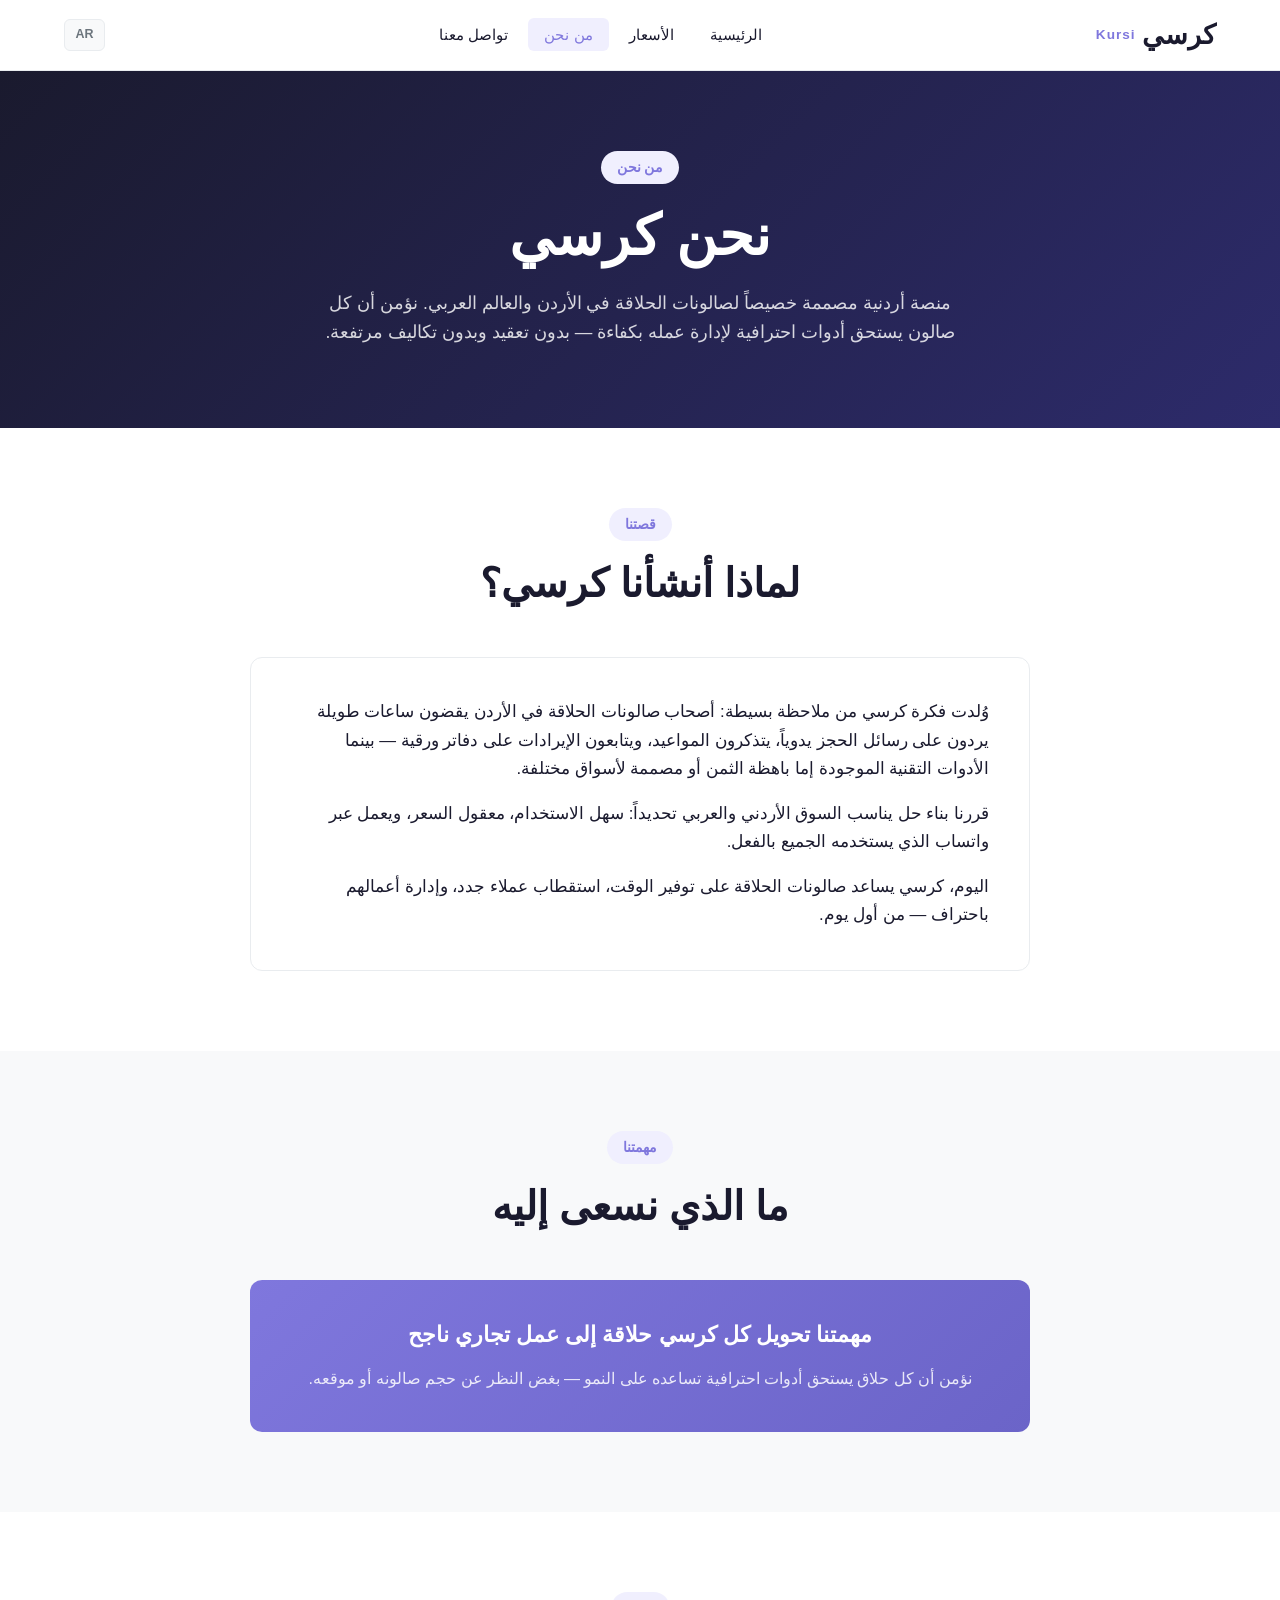
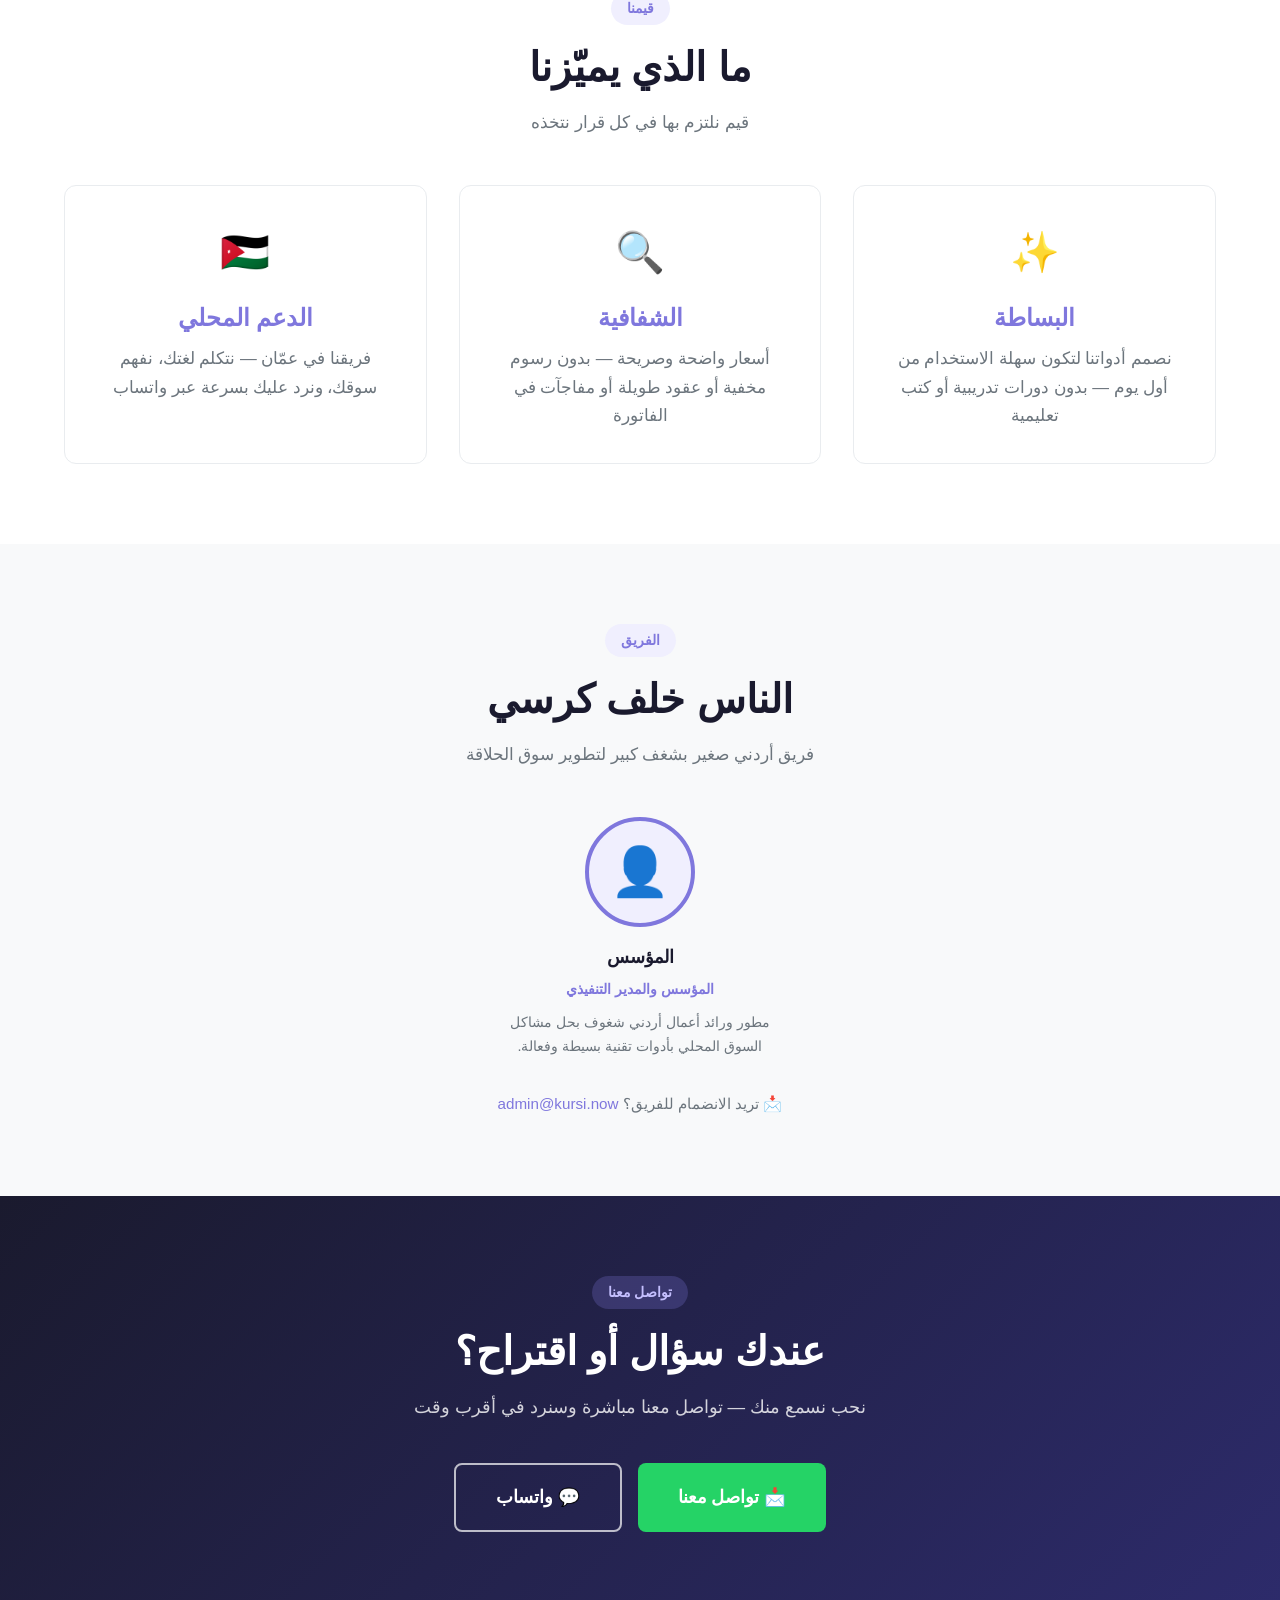
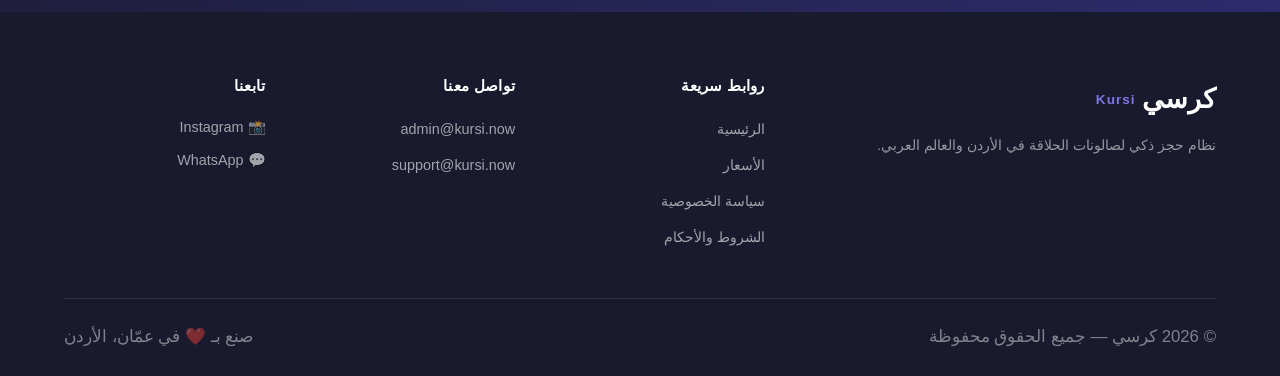
==== about.html @ 57ab5877 "Initial commit: complete Kursi marketing website 6-page Arabic RTL site with shared design system, b" ====
<!DOCTYPE html>
<html dir="rtl" lang="ar">
<head>
  <meta charset="UTF-8">
  <meta name="viewport" content="width=device-width, initial-scale=1.0">
  <title>من نحن | كرسي</title>
  <meta name="description" content="كرسي منصة أردنية مصممة خصيصاً لصالونات الحلاقة في الأردن والعالم العربي. تعرف على قصتنا ومهمتنا.">
  <link rel="stylesheet" href="css/style.css">
</head>
<body>

  <!-- ===== HEADER ===== -->
  <header class="header" id="header">
    <div class="container">
      <div class="header-inner">
        <a href="index.html" class="logo">
          <span class="logo-ar">كرسي</span>
          <span class="logo-en">Kursi</span>
        </a>
        <nav class="nav" id="nav" aria-label="القائمة الرئيسية">
          <ul class="nav-list">
            <li><a href="index.html"   class="nav-link">الرئيسية</a></li>
            <li><a href="pricing.html" class="nav-link">الأسعار</a></li>
            <li><a href="about.html"   class="nav-link">من نحن</a></li>
            <li><a href="contact.html" class="nav-link">تواصل معنا</a></li>
          </ul>
        </nav>
        <div class="header-actions">
          <span class="lang-badge">AR</span>
          <button class="hamburger" id="hamburger" aria-label="فتح القائمة" aria-expanded="false">
            <span></span><span></span><span></span>
          </button>
        </div>
      </div>
    </div>
  </header>

  <main>

    <!-- ===== ABOUT HERO ===== -->
    <section class="about-hero">
      <div class="container">
        <span class="badge">من نحن</span>
        <h1>نحن كرسي</h1>
        <p>منصة أردنية مصممة خصيصاً لصالونات الحلاقة في الأردن والعالم العربي. نؤمن أن كل صالون يستحق أدوات احترافية لإدارة عمله بكفاءة — بدون تعقيد وبدون تكاليف مرتفعة.</p>
      </div>
    </section>

    <!-- ===== STORY ===== -->
    <section class="section">
      <div class="container">
        <div class="section-header">
          <span class="badge">قصتنا</span>
          <h2>لماذا أنشأنا كرسي؟</h2>
        </div>
        <div class="story-block">
          <p>
            وُلدت فكرة كرسي من ملاحظة بسيطة: أصحاب صالونات الحلاقة في الأردن يقضون ساعات طويلة يردون على رسائل الحجز يدوياً، يتذكرون المواعيد، ويتابعون الإيرادات على دفاتر ورقية — بينما الأدوات التقنية الموجودة إما باهظة الثمن أو مصممة لأسواق مختلفة.
          </p>
          <p>
            قررنا بناء حل يناسب السوق الأردني والعربي تحديداً: سهل الاستخدام، معقول السعر، ويعمل عبر واتساب الذي يستخدمه الجميع بالفعل.
          </p>
          <p>
            اليوم، كرسي يساعد صالونات الحلاقة على توفير الوقت، استقطاب عملاء جدد، وإدارة أعمالهم باحتراف — من أول يوم.
          </p>
        </div>
      </div>
    </section>

    <!-- ===== MISSION ===== -->
    <section class="section section-alt">
      <div class="container">
        <div class="section-header">
          <span class="badge">مهمتنا</span>
          <h2>ما الذي نسعى إليه</h2>
        </div>
        <div class="mission-banner">
          <h3>مهمتنا تحويل كل كرسي حلاقة إلى عمل تجاري ناجح</h3>
          <p style="color: rgba(255,255,255,0.85); margin: 1rem 0 0; font-size: 1rem;">
            نؤمن أن كل حلاق يستحق أدوات احترافية تساعده على النمو — بغض النظر عن حجم صالونه أو موقعه.
          </p>
        </div>
      </div>
    </section>

    <!-- ===== VALUES ===== -->
    <section class="section">
      <div class="container">
        <div class="section-header">
          <span class="badge">قيمنا</span>
          <h2>ما الذي يميّزنا</h2>
          <p>قيم نلتزم بها في كل قرار نتخذه</p>
        </div>
        <div class="grid-3">
          <div class="value-card">
            <div class="value-icon">✨</div>
            <h3>البساطة</h3>
            <p>نصمم أدواتنا لتكون سهلة الاستخدام من أول يوم — بدون دورات تدريبية أو كتب تعليمية</p>
          </div>
          <div class="value-card">
            <div class="value-icon">🔍</div>
            <h3>الشفافية</h3>
            <p>أسعار واضحة وصريحة — بدون رسوم مخفية أو عقود طويلة أو مفاجآت في الفاتورة</p>
          </div>
          <div class="value-card">
            <div class="value-icon">🇯🇴</div>
            <h3>الدعم المحلي</h3>
            <p>فريقنا في عمّان — نتكلم لغتك، نفهم سوقك، ونرد عليك بسرعة عبر واتساب</p>
          </div>
        </div>
      </div>
    </section>

    <!-- ===== TEAM ===== -->
    <section class="section section-alt">
      <div class="container">
        <div class="section-header">
          <span class="badge">الفريق</span>
          <h2>الناس خلف كرسي</h2>
          <p>فريق أردني صغير بشغف كبير لتطوير سوق الحلاقة</p>
        </div>
        <div class="text-center">
          <div class="team-card">
            <div class="team-avatar">👤</div>
            <div class="team-name">المؤسس</div>
            <div class="team-role">المؤسس والمدير التنفيذي</div>
            <p class="team-bio">مطور ورائد أعمال أردني شغوف بحل مشاكل السوق المحلي بأدوات تقنية بسيطة وفعالة.</p>
          </div>
          <p style="margin-top: 2rem; color: var(--text-muted); font-size: 0.95rem;">
            📩 تريد الانضمام للفريق؟
            <a href="mailto:admin@kursi.now" style="color: var(--accent);">admin@kursi.now</a>
          </p>
        </div>
      </div>
    </section>

    <!-- ===== CTA ===== -->
    <section class="cta-section">
      <div class="container">
        <span class="badge">تواصل معنا</span>
        <h2>عندك سؤال أو اقتراح؟</h2>
        <p>نحب نسمع منك — تواصل معنا مباشرة وسنرد في أقرب وقت</p>
        <div class="cta-btns">
          <a href="contact.html" class="btn btn-cta btn-lg">
            📩 تواصل معنا
          </a>
          <a href="https://wa.me/962795070844" class="btn btn-ghost btn-lg" target="_blank" rel="noopener">
            💬 واتساب
          </a>
        </div>
      </div>
    </section>

  </main>

  <!-- ===== FOOTER ===== -->
  <footer class="footer">
    <div class="container">
      <div class="footer-grid">
        <div class="footer-brand">
          <a href="index.html" class="logo footer-logo">
            <span class="logo-ar">كرسي</span>
            <span class="logo-en">Kursi</span>
          </a>
          <p>نظام حجز ذكي لصالونات الحلاقة في الأردن والعالم العربي.</p>
        </div>
        <div>
          <h4>روابط سريعة</h4>
          <ul>
            <li><a href="index.html">الرئيسية</a></li>
            <li><a href="pricing.html">الأسعار</a></li>
            <li><a href="privacy.html">سياسة الخصوصية</a></li>
            <li><a href="terms.html">الشروط والأحكام</a></li>
          </ul>
        </div>
        <div>
          <h4>تواصل معنا</h4>
          <ul>
            <li><a href="mailto:admin@kursi.now">admin@kursi.now</a></li>
            <li><a href="mailto:support@kursi.now">support@kursi.now</a></li>
          </ul>
        </div>
        <div>
          <h4>تابعنا</h4>
          <div class="social-links">
            <a href="#" class="social-link">📸 Instagram</a>
            <a href="https://wa.me/962795070844" class="social-link social-wa" target="_blank" rel="noopener">💬 WhatsApp</a>
          </div>
        </div>
      </div>
      <div class="footer-bottom">
        <p>© 2026 كرسي — جميع الحقوق محفوظة</p>
        <p>صنع بـ ❤️ في عمّان، الأردن</p>
      </div>
    </div>
  </footer>

  <script src="js/main.js"></script>
</body>
</html>
---- css/style.css ----
/* ============================================
   KURSI — SHARED STYLESHEET
   ============================================ */

/* === CSS VARIABLES === */
:root {
  --primary:      #1a1a2e;
  --accent:       #7f77dd;
  --accent-dark:  #6b64c8;
  --accent-light: #f0effe;
  --cta:          #25D366;
  --cta-dark:     #1ea855;
  --bg:           #ffffff;
  --text:         #1a1a2e;
  --text-muted:   #6c757d;
  --gray-light:   #f8f9fa;
  --border:       #e9ecef;
  --radius-card:  12px;
  --radius-btn:   8px;
  --max-width:    1200px;
  --font:         -apple-system, BlinkMacSystemFont, 'Segoe UI', Tahoma, Arial, sans-serif;
  --shadow-sm:    0 2px 8px rgba(0,0,0,0.06);
  --shadow:       0 4px 20px rgba(0,0,0,0.08);
  --shadow-lg:    0 8px 40px rgba(0,0,0,0.14);
  --transition:   all 0.3s ease;
}

/* === RESET === */
*, *::before, *::after { box-sizing: border-box; margin: 0; padding: 0; }
html { scroll-behavior: smooth; }
body {
  font-family: var(--font);
  color: var(--text);
  background: var(--bg);
  line-height: 1.7;
  direction: rtl;
}
img  { max-width: 100%; height: auto; display: block; }
a    { color: inherit; text-decoration: none; }
ul   { list-style: none; }
button { cursor: pointer; border: none; background: none; font-family: inherit; }

/* === TYPOGRAPHY === */
h1, h2, h3, h4, h5 { line-height: 1.3; font-weight: 700; }
h1 { font-size: clamp(2rem, 5vw, 3.5rem); }
h2 { font-size: clamp(1.6rem, 4vw, 2.5rem); }
h3 { font-size: clamp(1.2rem, 3vw, 1.5rem); }
p  { font-size: 1.05rem; }

/* === LAYOUT === */
.container {
  max-width: var(--max-width);
  margin: 0 auto;
  padding: 0 1.5rem;
}
.section     { padding: 5rem 0; }
.section-alt { background: var(--gray-light); }

.section-header { text-align: center; margin-bottom: 3rem; }
.section-header h2 { margin-bottom: 1rem; }
.section-header p  { color: var(--text-muted); max-width: 600px; margin: 0 auto; }

.grid-3 { display: grid; grid-template-columns: repeat(3,1fr); gap: 2rem; }
.grid-2 { display: grid; grid-template-columns: repeat(2,1fr); gap: 2rem; }

/* === BUTTONS === */
.btn {
  display: inline-flex;
  align-items: center;
  justify-content: center;
  gap: 0.5rem;
  padding: 0.85rem 2rem;
  border-radius: var(--radius-btn);
  font-size: 1rem;
  font-weight: 600;
  font-family: var(--font);
  transition: var(--transition);
  white-space: nowrap;
}
.btn-primary { background: var(--accent); color: #fff; }
.btn-primary:hover { background: var(--accent-dark); transform: translateY(-2px); box-shadow: var(--shadow); }
.btn-cta     { background: var(--cta); color: #fff; }
.btn-cta:hover { background: var(--cta-dark); transform: translateY(-2px); box-shadow: var(--shadow); }
.btn-outline { border: 2px solid var(--accent); color: var(--accent); }
.btn-outline:hover { background: var(--accent); color: #fff; }
.btn-ghost   { border: 2px solid rgba(255,255,255,0.7); color: #fff; }
.btn-ghost:hover { background: #fff; color: var(--primary); }
.btn-lg      { padding: 1.1rem 2.5rem; font-size: 1.1rem; }

/* === BADGE === */
.badge {
  display: inline-block;
  background: var(--accent-light);
  color: var(--accent);
  padding: 0.3rem 1rem;
  border-radius: 50px;
  font-size: 0.85rem;
  font-weight: 600;
  margin-bottom: 1rem;
}

/* ============================================
   HEADER / NAVIGATION
   ============================================ */
.header {
  position: sticky;
  top: 0;
  z-index: 1000;
  background: var(--bg);
  border-bottom: 1px solid var(--border);
  transition: var(--transition);
}
.header.scrolled { box-shadow: var(--shadow); }

.header-inner {
  display: flex;
  align-items: center;
  justify-content: space-between;
  height: 70px;
  gap: 2rem;
  position: relative;
}

/* Logo */
.logo {
  display: inline-flex;
  align-items: center;
  gap: 0.4rem;
  flex-shrink: 0;
}
.logo-ar { font-size: 1.7rem; font-weight: 800; color: var(--primary); }
.logo-en { font-size: 0.85rem; color: var(--accent); font-weight: 700; letter-spacing: 1px; direction: ltr; }

/* Nav */
.nav { display: flex; }
.nav-list {
  display: flex;
  align-items: center;
  gap: 0.25rem;
}
.nav-link {
  padding: 0.5rem 1rem;
  border-radius: 6px;
  color: var(--text);
  font-weight: 500;
  transition: var(--transition);
  font-size: 0.95rem;
}
.nav-link:hover,
.nav-link.active { background: var(--accent-light); color: var(--accent); }

/* Header Actions */
.header-actions { display: flex; align-items: center; gap: 0.75rem; flex-shrink: 0; }
.lang-badge {
  background: var(--gray-light);
  border: 1px solid var(--border);
  border-radius: 6px;
  padding: 0.25rem 0.65rem;
  font-size: 0.78rem;
  font-weight: 700;
  color: var(--text-muted);
  direction: ltr;
}

/* Hamburger */
.hamburger {
  display: none;
  flex-direction: column;
  justify-content: center;
  gap: 5px;
  width: 40px;
  height: 40px;
  padding: 8px;
  border-radius: 6px;
  transition: var(--transition);
}
.hamburger:hover { background: var(--gray-light); }
.hamburger span {
  display: block;
  width: 100%;
  height: 2px;
  background: var(--text);
  border-radius: 2px;
  transition: var(--transition);
}
.hamburger.open span:nth-child(1) { transform: rotate(45deg) translate(5px, 5px); }
.hamburger.open span:nth-child(2) { opacity: 0; transform: scaleX(0); }
.hamburger.open span:nth-child(3) { transform: rotate(-45deg) translate(5px, -5px); }

/* ============================================
   HERO SECTION
   ============================================ */
.hero {
  padding: 6rem 0 5rem;
  background: linear-gradient(135deg, var(--primary) 0%, #2d2b6b 100%);
  color: #fff;
  text-align: center;
  position: relative;
  overflow: hidden;
}
.hero::before {
  content: '';
  position: absolute;
  inset: 0;
  background: radial-gradient(ellipse 80% 60% at 50% 0%, rgba(127,119,221,0.18) 0%, transparent 70%);
  pointer-events: none;
}
.hero-content { position: relative; max-width: 800px; margin: 0 auto; }
.hero h1 { color: #fff; margin-bottom: 1.25rem; }
.hero h1 span { color: var(--accent); }
.hero-sub {
  font-size: clamp(1rem, 2.5vw, 1.2rem);
  color: rgba(255,255,255,0.82);
  margin-bottom: 2.5rem;
  max-width: 620px;
  margin-left: auto;
  margin-right: auto;
}
.hero-ctas {
  display: flex;
  gap: 1rem;
  justify-content: center;
  flex-wrap: wrap;
}
.hero-stats {
  display: flex;
  justify-content: center;
  gap: 3rem;
  margin-top: 4rem;
  padding-top: 3rem;
  border-top: 1px solid rgba(255,255,255,0.12);
  flex-wrap: wrap;
}
.hero-stat { text-align: center; }
.hero-stat-num   { display: block; font-size: 2.2rem; font-weight: 800; color: var(--accent); }
.hero-stat-label { display: block; font-size: 0.88rem; color: rgba(255,255,255,0.65); margin-top: 0.2rem; }

/* ============================================
   FEATURES / CARDS
   ============================================ */
.feature-card {
  background: var(--bg);
  border: 1px solid var(--border);
  border-radius: var(--radius-card);
  padding: 2rem;
  transition: var(--transition);
  text-align: center;
}
.feature-card:hover {
  border-color: var(--accent);
  box-shadow: var(--shadow-lg);
  transform: translateY(-4px);
}
.feature-icon { font-size: 2.5rem; margin-bottom: 1.2rem; display: block; }
.feature-card h3 { margin-bottom: 0.75rem; }
.feature-card p  { color: var(--text-muted); }

/* ============================================
   HOW IT WORKS
   ============================================ */
.steps { display: flex; flex-direction: column; gap: 1.5rem; max-width: 720px; margin: 0 auto; }
.step {
  display: flex;
  align-items: flex-start;
  gap: 1.5rem;
  background: var(--bg);
  border: 1px solid var(--border);
  border-radius: var(--radius-card);
  padding: 2rem;
  transition: var(--transition);
}
.step:hover { border-color: var(--accent); box-shadow: var(--shadow); }
.step-num {
  width: 52px;
  height: 52px;
  min-width: 52px;
  background: var(--accent);
  color: #fff;
  border-radius: 50%;
  display: flex;
  align-items: center;
  justify-content: center;
  font-size: 1.3rem;
  font-weight: 800;
}
.step-content h3 { margin-bottom: 0.4rem; }
.step-content p  { color: var(--text-muted); margin: 0; }

/* ============================================
   PRICING
   ============================================ */
.pricing-grid {
  display: grid;
  grid-template-columns: repeat(3,1fr);
  gap: 2rem;
  align-items: start;
}
.pricing-card {
  background: var(--bg);
  border: 2px solid var(--border);
  border-radius: var(--radius-card);
  padding: 2rem;
  transition: var(--transition);
  position: relative;
}
.pricing-card:hover { box-shadow: var(--shadow-lg); }
.pricing-card.featured { border-color: var(--accent); box-shadow: var(--shadow); }
.pricing-badge {
  position: absolute;
  top: -14px;
  right: 50%;
  transform: translateX(50%);
  background: var(--accent);
  color: #fff;
  padding: 0.3rem 1.2rem;
  border-radius: 50px;
  font-size: 0.8rem;
  font-weight: 700;
  white-space: nowrap;
}
.pricing-card h3 { font-size: 1.3rem; margin-bottom: 0.3rem; }
.pricing-name-ar { font-size: 0.95rem; color: var(--text-muted); margin-bottom: 1.5rem; }
.pricing-price { font-size: 2.5rem; font-weight: 800; color: var(--primary); line-height: 1; }
.pricing-price span { font-size: 1rem; font-weight: 400; color: var(--text-muted); }
.pricing-period { font-size: 0.88rem; color: var(--text-muted); margin: 0.4rem 0 1.75rem; }
.pricing-features { margin-bottom: 2rem; }
.pricing-features li {
  display: flex;
  align-items: flex-start;
  gap: 0.75rem;
  padding: 0.55rem 0;
  border-bottom: 1px solid var(--border);
  font-size: 0.95rem;
  line-height: 1.5;
}
.pricing-features li:last-child { border-bottom: none; }
.check { color: var(--cta); font-weight: 700; flex-shrink: 0; }
.cross { color: #dc3545; font-weight: 700; flex-shrink: 0; }
.pricing-cta { width: 100%; display: block; text-align: center; }

/* Pricing preview (homepage) */
.pricing-preview {
  display: grid;
  grid-template-columns: repeat(3,1fr);
  gap: 1.5rem;
  margin-bottom: 2.5rem;
}
.pricing-preview-card {
  background: var(--bg);
  border: 2px solid var(--border);
  border-radius: var(--radius-card);
  padding: 1.75rem 1.5rem;
  text-align: center;
  transition: var(--transition);
}
.pricing-preview-card:hover { box-shadow: var(--shadow); transform: translateY(-3px); }
.pricing-preview-card.featured { border-color: var(--accent); }
.pricing-preview-card h4 { font-size: 1rem; margin-bottom: 0.5rem; color: var(--text-muted); }
.pricing-preview-price { font-size: 2rem; font-weight: 800; color: var(--accent); margin-bottom: 0.3rem; }
.pricing-preview-price span { font-size: 0.9rem; font-weight: 400; color: var(--text-muted); }
.pricing-preview-card p { font-size: 0.88rem; color: var(--text-muted); margin: 0; }

/* Annual callout */
.annual-callout {
  background: var(--accent-light);
  border: 2px solid rgba(127,119,221,0.3);
  border-radius: var(--radius-card);
  padding: 1.25rem 2rem;
  text-align: center;
  margin-bottom: 2.5rem;
  font-size: 1rem;
}
.annual-callout strong { color: var(--accent); }

/* ============================================
   TESTIMONIALS
   ============================================ */
.testimonial-card {
  background: var(--bg);
  border: 1px solid var(--border);
  border-radius: var(--radius-card);
  padding: 2rem;
  transition: var(--transition);
  position: relative;
}
.testimonial-card:hover { box-shadow: var(--shadow); }
.testimonial-card.coming-soon {
  border-style: dashed;
  opacity: 0.7;
}
.coming-soon-label {
  position: absolute;
  top: 1rem;
  left: 1rem;
  background: var(--accent);
  color: #fff;
  padding: 0.15rem 0.7rem;
  border-radius: 50px;
  font-size: 0.75rem;
  font-weight: 700;
}
.testimonial-stars { color: #ffc107; font-size: 1.1rem; margin-bottom: 1rem; }
.testimonial-text  { color: var(--text-muted); margin-bottom: 1.5rem; font-style: italic; }
.testimonial-author { display: flex; align-items: center; gap: 1rem; }
.testimonial-avatar {
  width: 48px;
  height: 48px;
  border-radius: 50%;
  background: var(--accent-light);
  display: flex;
  align-items: center;
  justify-content: center;
  font-size: 1.4rem;
  flex-shrink: 0;
}
.testimonial-name { font-weight: 700; font-size: 0.95rem; }
.testimonial-role { font-size: 0.82rem; color: var(--text-muted); }

/* ============================================
   CTA SECTION
   ============================================ */
.cta-section {
  background: linear-gradient(135deg, var(--primary) 0%, #2d2b6b 100%);
  color: #fff;
  text-align: center;
  padding: 5rem 0;
}
.cta-section h2 { color: #fff; margin-bottom: 1rem; }
.cta-section p  { color: rgba(255,255,255,0.8); margin-bottom: 2.5rem; font-size: 1.1rem; }
.cta-section .badge { background: rgba(127,119,221,0.25); color: #c4bffe; }
.cta-btns { display: flex; gap: 1rem; justify-content: center; flex-wrap: wrap; }

/* ============================================
   PAGE HERO (non-homepage)
   ============================================ */
.page-hero {
  background: var(--gray-light);
  padding: 4rem 0;
  text-align: center;
  border-bottom: 1px solid var(--border);
}
.page-hero h1 { margin-bottom: 0.75rem; }
.page-hero p  { color: var(--text-muted); font-size: 1.1rem; max-width: 600px; margin: 0 auto; }

/* ============================================
   ABOUT PAGE
   ============================================ */
.about-hero {
  background: linear-gradient(135deg, var(--primary) 0%, #2d2b6b 100%);
  color: #fff;
  padding: 5rem 0;
  text-align: center;
}
.about-hero h1 { color: #fff; margin-bottom: 1rem; }
.about-hero p  { color: rgba(255,255,255,0.82); max-width: 640px; margin: 0 auto; font-size: 1.1rem; }

.value-card {
  background: var(--bg);
  border: 1px solid var(--border);
  border-radius: var(--radius-card);
  padding: 2rem;
  text-align: center;
  transition: var(--transition);
}
.value-card:hover { border-color: var(--accent); box-shadow: var(--shadow); transform: translateY(-3px); }
.value-icon { font-size: 2.5rem; margin-bottom: 1rem; }
.value-card h3 { color: var(--accent); margin-bottom: 0.75rem; }
.value-card p  { color: var(--text-muted); margin: 0; }

.story-block {
  max-width: 780px;
  margin: 0 auto;
  background: var(--bg);
  border: 1px solid var(--border);
  border-radius: var(--radius-card);
  padding: 2.5rem;
}
.story-block p { margin-bottom: 1rem; }
.story-block p:last-child { margin-bottom: 0; }

.mission-banner {
  background: linear-gradient(135deg, var(--accent) 0%, var(--accent-dark) 100%);
  color: #fff;
  border-radius: var(--radius-card);
  padding: 2.5rem;
  text-align: center;
  max-width: 780px;
  margin: 0 auto;
}
.mission-banner h3 { color: #fff; font-size: 1.4rem; }

.team-card {
  display: flex;
  flex-direction: column;
  align-items: center;
  max-width: 260px;
  margin: 0 auto;
  text-align: center;
}
.team-avatar {
  width: 110px;
  height: 110px;
  border-radius: 50%;
  background: var(--accent-light);
  display: flex;
  align-items: center;
  justify-content: center;
  font-size: 3rem;
  margin-bottom: 1rem;
  border: 4px solid var(--accent);
}
.team-name { font-size: 1.1rem; font-weight: 700; margin-bottom: 0.25rem; }
.team-role { color: var(--accent); font-size: 0.9rem; font-weight: 600; margin-bottom: 0.5rem; }
.team-bio  { color: var(--text-muted); font-size: 0.9rem; }

/* ============================================
   CONTACT PAGE
   ============================================ */
.contact-grid { display: grid; grid-template-columns: 1fr 1.6fr; gap: 3rem; align-items: start; }

.contact-info-card {
  background: var(--bg);
  border: 1px solid var(--border);
  border-radius: var(--radius-card);
  padding: 1.75rem;
  display: flex;
  align-items: flex-start;
  gap: 1.2rem;
  transition: var(--transition);
  margin-bottom: 1.2rem;
}
.contact-info-card:last-child { margin-bottom: 0; }
.contact-info-card:hover { border-color: var(--accent); box-shadow: var(--shadow-sm); }
.contact-icon { font-size: 1.8rem; flex-shrink: 0; line-height: 1; margin-top: 0.1rem; }
.contact-info-card h4 { margin-bottom: 0.3rem; font-size: 1rem; }
.contact-info-card p  { font-size: 0.92rem; color: var(--text-muted); margin: 0; }
.contact-info-card a  { color: var(--accent); transition: var(--transition); }
.contact-info-card a:hover { color: var(--accent-dark); text-decoration: underline; }

/* Contact Form */
.contact-form {
  background: var(--bg);
  border: 1px solid var(--border);
  border-radius: var(--radius-card);
  padding: 2.5rem;
}
.contact-form h3 { margin-bottom: 1.75rem; }
.form-group { margin-bottom: 1.5rem; }
.form-group label {
  display: block;
  margin-bottom: 0.5rem;
  font-weight: 600;
  font-size: 0.95rem;
}
.form-group input,
.form-group textarea {
  width: 100%;
  padding: 0.9rem 1rem;
  border: 1.5px solid var(--border);
  border-radius: var(--radius-btn);
  font-family: var(--font);
  font-size: 1rem;
  color: var(--text);
  background: var(--bg);
  transition: var(--transition);
  direction: rtl;
}
.form-group input:focus,
.form-group textarea:focus {
  outline: none;
  border-color: var(--accent);
  box-shadow: 0 0 0 3px rgba(127,119,221,0.1);
}
.form-group textarea { resize: vertical; min-height: 150px; }
.form-submit { width: 100%; }

/* ============================================
   LEGAL PAGES (Privacy / Terms)
   ============================================ */
.legal-hero {
  background: var(--gray-light);
  padding: 3rem 0;
  border-bottom: 1px solid var(--border);
}
.legal-hero h1 { margin-bottom: 0.5rem; }
.legal-hero .effective-date { color: var(--text-muted); font-size: 0.9rem; margin: 0; }
.legal-hero .lang-tabs { display: flex; gap: 0.5rem; margin-top: 1.25rem; justify-content: center; }
.lang-tab {
  padding: 0.4rem 1.2rem;
  border-radius: 50px;
  font-size: 0.85rem;
  font-weight: 600;
  border: 2px solid var(--accent);
  color: var(--accent);
  transition: var(--transition);
}
.lang-tab.active, .lang-tab:hover { background: var(--accent); color: #fff; }

.legal-content { max-width: 820px; margin: 0 auto; padding: 3rem 1.5rem 5rem; }
.legal-section { margin-bottom: 2.5rem; }
.legal-section h2 {
  font-size: 1.2rem;
  color: var(--accent);
  margin-bottom: 0.9rem;
  padding-bottom: 0.5rem;
  border-bottom: 2px solid var(--accent-light);
}
.legal-section p  { margin-bottom: 0.9rem; color: var(--text); line-height: 1.8; }
.legal-section p:last-child { margin-bottom: 0; }
.legal-section ul { padding-right: 1.5rem; margin-top: 0.5rem; }
.legal-section ul li { margin-bottom: 0.4rem; list-style: disc; color: var(--text); }

.lang-divider {
  border: none;
  border-top: 3px solid var(--accent);
  margin: 3.5rem 0;
  position: relative;
}
.lang-divider::after {
  content: attr(data-label);
  position: absolute;
  top: -13px;
  right: 50%;
  transform: translateX(50%);
  background: var(--bg);
  padding: 0 1rem;
  color: var(--accent);
  font-weight: 700;
  font-size: 0.85rem;
  white-space: nowrap;
}

.ltr-section { direction: ltr; text-align: left; }
.ltr-section .legal-section h2 { text-align: left; }
.ltr-section .legal-section ul  { padding-left: 1.5rem; padding-right: 0; }

/* ============================================
   FAQ
   ============================================ */
.faq-list { max-width: 720px; margin: 0 auto; }
.faq-item {
  border: 1px solid var(--border);
  border-radius: var(--radius-card);
  margin-bottom: 0.75rem;
  overflow: hidden;
}
.faq-question {
  width: 100%;
  padding: 1.2rem 1.5rem;
  display: flex;
  justify-content: space-between;
  align-items: center;
  font-size: 1rem;
  font-weight: 600;
  color: var(--text);
  text-align: right;
  transition: var(--transition);
}
.faq-question:hover  { background: var(--gray-light); }
.faq-question.open   { background: var(--accent-light); color: var(--accent); }
.faq-icon { font-size: 1.2rem; transition: transform 0.3s ease; flex-shrink: 0; margin-right: 0.5rem; }
[dir="rtl"] .faq-icon { margin-right: 0; margin-left: 0.5rem; }
.faq-question.open .faq-icon { transform: rotate(45deg); }
.faq-answer { max-height: 0; overflow: hidden; transition: max-height 0.35s ease; }
.faq-answer.open { max-height: 300px; }
.faq-answer-inner { padding: 0.75rem 1.5rem 1.5rem; color: var(--text-muted); line-height: 1.7; }

/* ============================================
   FOOTER
   ============================================ */
.footer {
  background: var(--primary);
  color: rgba(255,255,255,0.8);
  padding: 4rem 0 0;
}
.footer-grid {
  display: grid;
  grid-template-columns: 2fr 1fr 1fr 1fr;
  gap: 3rem;
  padding-bottom: 3rem;
  border-bottom: 1px solid rgba(255,255,255,0.1);
}
.footer-logo .logo-ar { color: #fff; }
.footer-logo .logo-en { color: var(--accent); }
.footer-brand p { color: rgba(255,255,255,0.55); font-size: 0.9rem; margin-top: 0.75rem; line-height: 1.6; }
.footer h4 { color: #fff; margin-bottom: 1.2rem; font-size: 0.95rem; letter-spacing: 0.02em; }
.footer ul { display: flex; flex-direction: column; gap: 0.55rem; }
.footer ul li a { color: rgba(255,255,255,0.6); font-size: 0.9rem; transition: var(--transition); }
.footer ul li a:hover { color: var(--accent); }
.social-links { display: flex; flex-direction: column; gap: 0.55rem; }
.social-link { color: rgba(255,255,255,0.6); font-size: 0.9rem; transition: var(--transition); }
.social-link:hover { color: var(--accent); }
.social-wa:hover { color: var(--cta) !important; }
.footer-bottom {
  padding: 1.5rem 0;
  display: flex;
  align-items: center;
  justify-content: space-between;
  font-size: 0.875rem;
  color: rgba(255,255,255,0.45);
  flex-wrap: wrap;
  gap: 0.5rem;
}

/* ============================================
   RESPONSIVE — TABLET (≤992px)
   ============================================ */
@media (max-width: 992px) {
  .grid-3         { grid-template-columns: 1fr 1fr; }
  .pricing-grid   { grid-template-columns: 1fr; max-width: 440px; margin: 0 auto; }
  .pricing-preview{ grid-template-columns: 1fr; max-width: 400px; margin: 0 auto 2.5rem; }
  .footer-grid    { grid-template-columns: 1fr 1fr; gap: 2.5rem; }
  .contact-grid   { grid-template-columns: 1fr; }
}

/* ============================================
   RESPONSIVE — MOBILE (≤768px)
   ============================================ */
@media (max-width: 768px) {
  .hamburger { display: flex; }

  .nav {
    display: none;
    position: absolute;
    top: 70px;
    right: 0;
    left: 0;
    background: var(--bg);
    border-top: 1px solid var(--border);
    border-bottom: 1px solid var(--border);
    box-shadow: var(--shadow);
    z-index: 999;
  }
  .nav.open { display: flex; }
  .nav-list {
    flex-direction: column;
    width: 100%;
    padding: 0.75rem;
    gap: 0.2rem;
  }
  .nav-list li { width: 100%; }
  .nav-link { display: block; padding: 0.8rem 1rem; }

  .grid-3  { grid-template-columns: 1fr; }
  .grid-2  { grid-template-columns: 1fr; }

  .hero         { padding: 4rem 0 3rem; }
  .hero-stats   { gap: 2rem; }
  .hero-ctas    { flex-direction: column; align-items: center; }
  .hero-ctas .btn { width: 100%; max-width: 320px; }

  .section { padding: 3.5rem 0; }

  .step { flex-direction: column; align-items: flex-start; }

  .pricing-grid   { max-width: 100%; }
  .pricing-badge  { font-size: 0.72rem; }

  .footer-grid   { grid-template-columns: 1fr; gap: 2rem; }
  .footer-bottom { flex-direction: column; text-align: center; }

  .cta-btns { flex-direction: column; align-items: center; }
  .cta-btns .btn { width: 100%; max-width: 320px; }
}

/* ============================================
   UTILITIES
   ============================================ */
.text-center { text-align: center; }
.text-muted  { color: var(--text-muted); }
.d-flex      { display: flex; }
.gap-1       { gap: 0.5rem; }
.mt-2        { margin-top: 1rem; }
.mt-3        { margin-top: 1.5rem; }
.mt-4        { margin-top: 2rem; }
.mb-2        { margin-bottom: 1rem; }
.mb-3        { margin-bottom: 1.5rem; }
.mb-4        { margin-bottom: 2rem; }
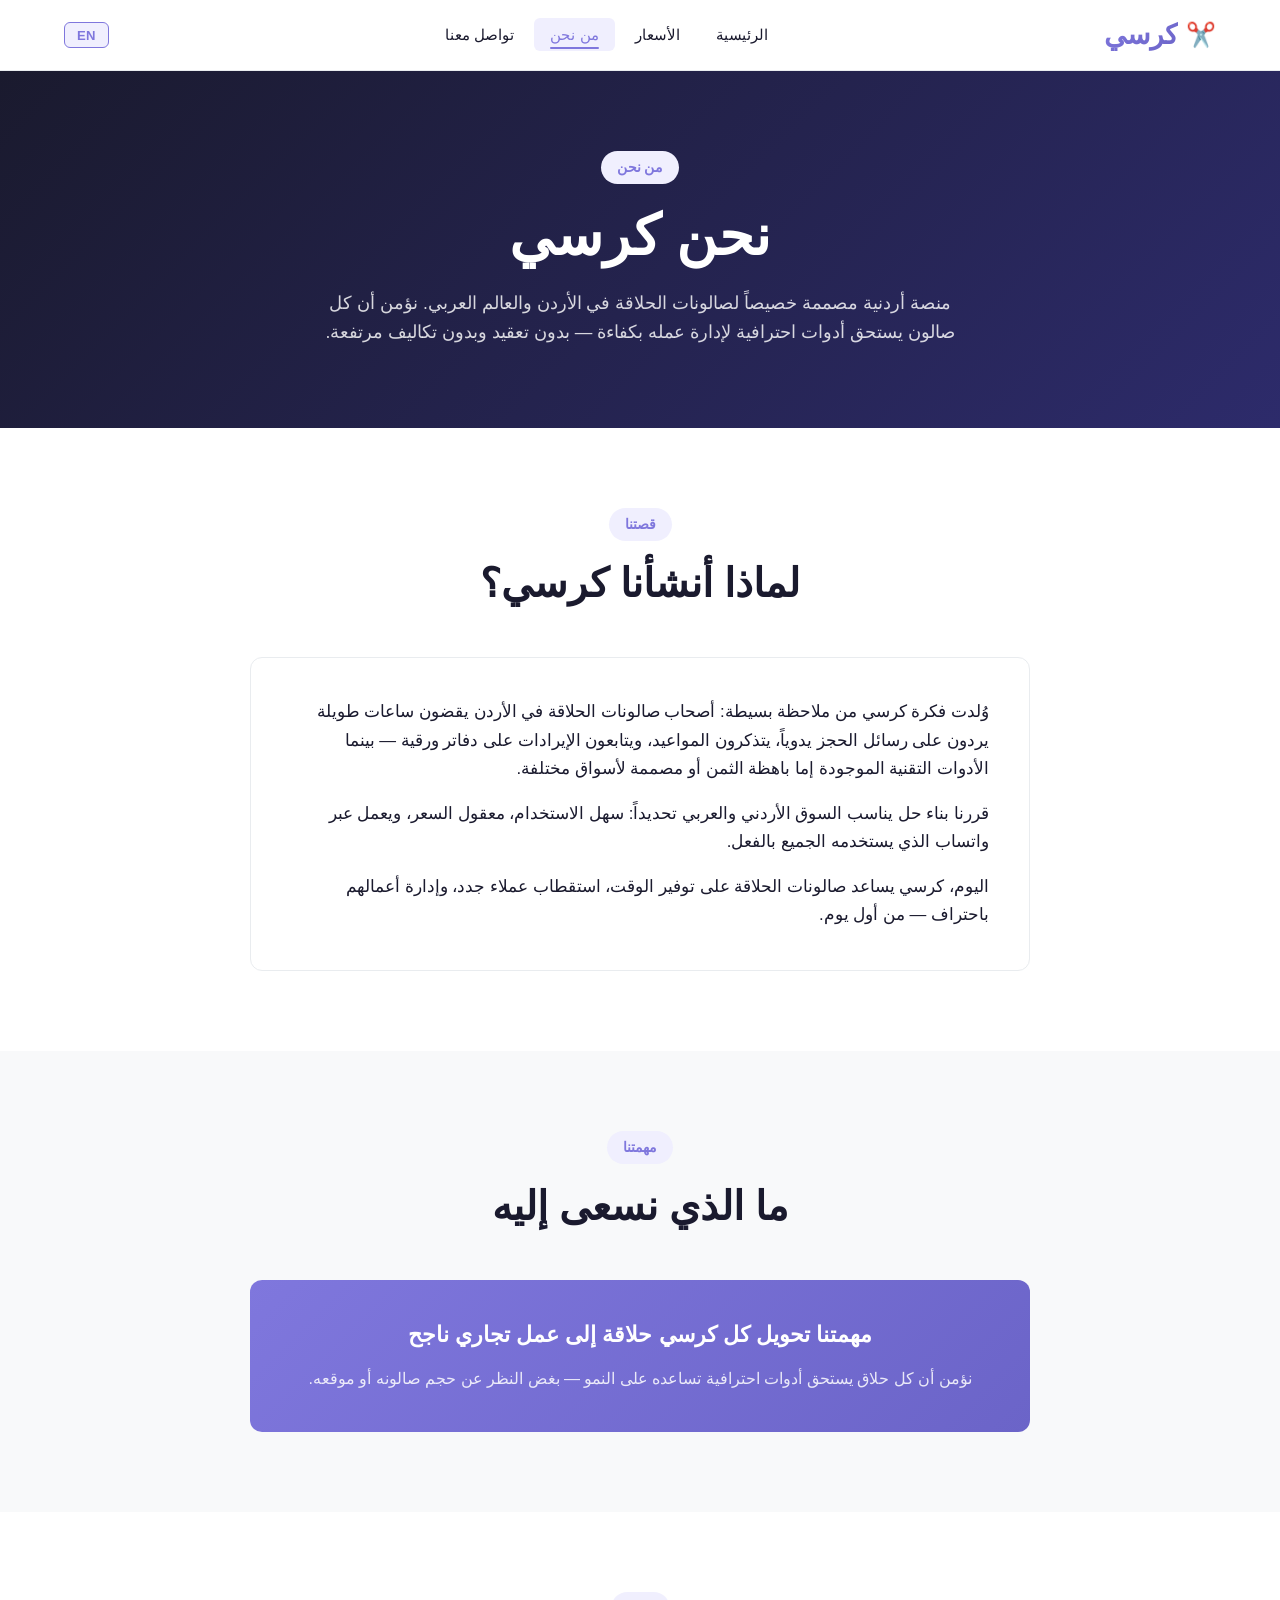
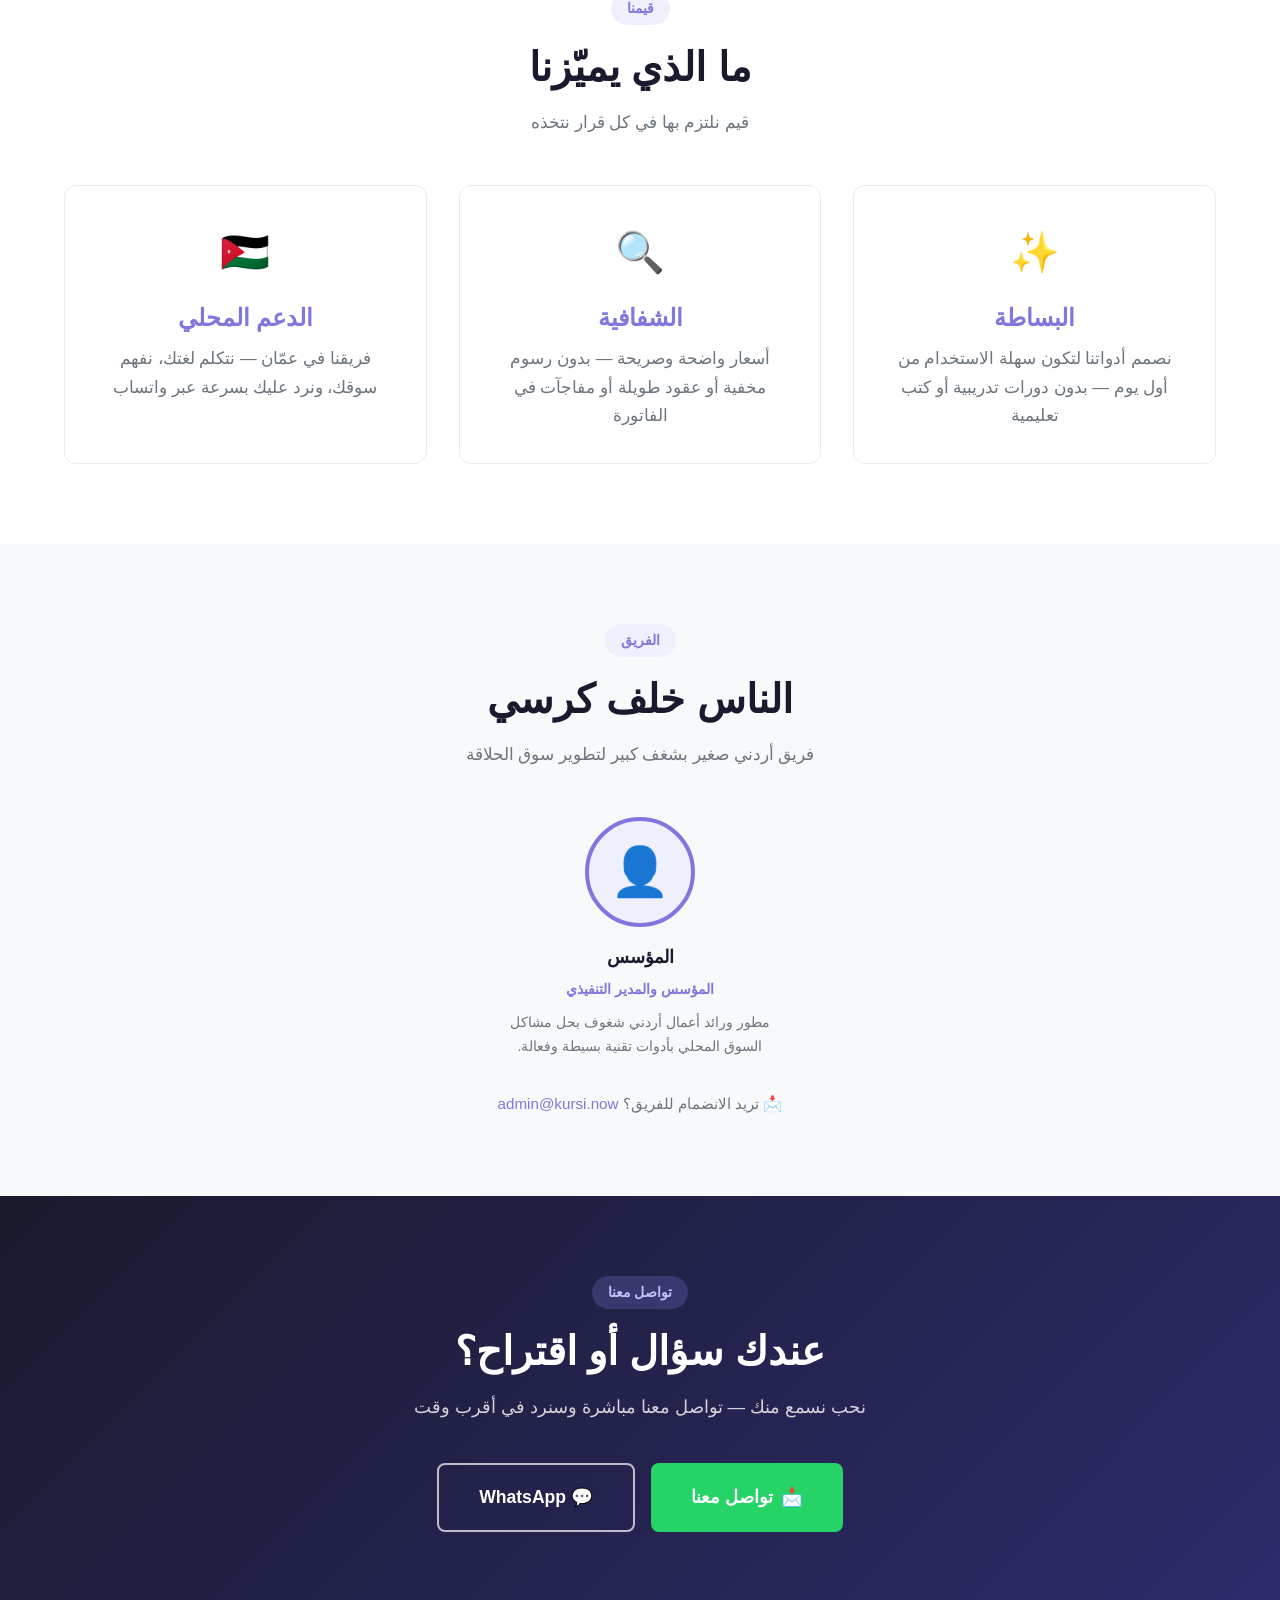
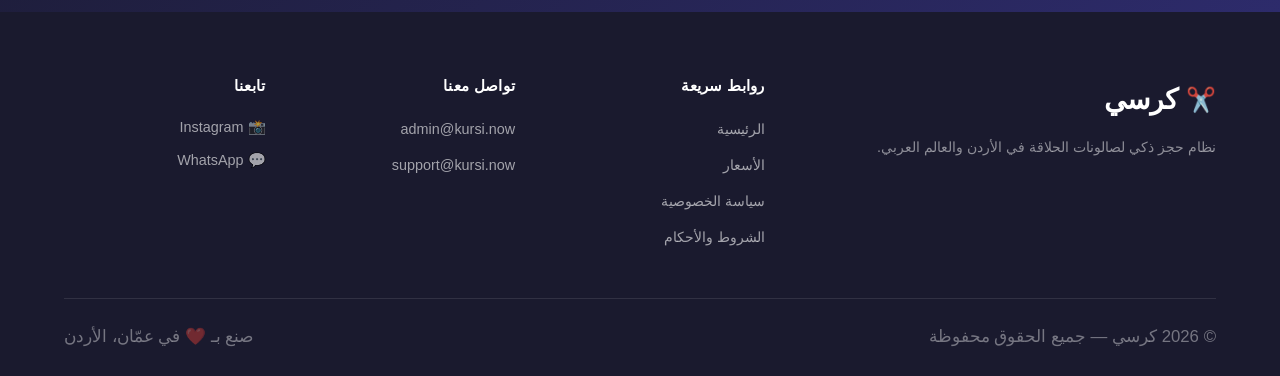
==== commit a7dc4658: "enhance UX and add translations" ====
--- a/about.html
+++ b/about.html
@@ -3,8 +3,16 @@
 <head>
   <meta charset="UTF-8">
   <meta name="viewport" content="width=device-width, initial-scale=1.0">
-  <title>من نحن | كرسي</title>
+  <title>من نحن — كرسي</title>
   <meta name="description" content="كرسي منصة أردنية مصممة خصيصاً لصالونات الحلاقة في الأردن والعالم العربي. تعرف على قصتنا ومهمتنا.">
+  <meta property="og:title" content="من نحن — كرسي">
+  <meta property="og:description" content="أول نظام حجز واتساب لصالونات الحلاقة في الأردن">
+  <meta property="og:url" content="https://kursi.now/about.html">
+  <meta property="og:type" content="website">
+  <meta property="og:locale" content="ar_JO">
+  <meta name="twitter:card" content="summary">
+  <link rel="canonical" href="https://kursi.now/about.html">
+  <link rel="icon" type="image/svg+xml" href="favicon.svg">
   <link rel="stylesheet" href="css/style.css">
 </head>
 <body>
@@ -14,19 +22,19 @@
     <div class="container">
       <div class="header-inner">
         <a href="index.html" class="logo">
-          <span class="logo-ar">كرسي</span>
-          <span class="logo-en">Kursi</span>
+          <span class="logo-icon">✂️</span>
+          <span class="logo-text"><span data-lang="ar">كرسي</span><span data-lang="en">Kursi</span></span>
         </a>
         <nav class="nav" id="nav" aria-label="القائمة الرئيسية">
           <ul class="nav-list">
-            <li><a href="index.html"   class="nav-link">الرئيسية</a></li>
-            <li><a href="pricing.html" class="nav-link">الأسعار</a></li>
-            <li><a href="about.html"   class="nav-link">من نحن</a></li>
-            <li><a href="contact.html" class="nav-link">تواصل معنا</a></li>
+            <li><a href="index.html" class="nav-link"><span data-lang="ar">الرئيسية</span><span data-lang="en">Home</span></a></li>
+            <li><a href="pricing.html" class="nav-link"><span data-lang="ar">الأسعار</span><span data-lang="en">Pricing</span></a></li>
+            <li><a href="about.html" class="nav-link"><span data-lang="ar">من نحن</span><span data-lang="en">About</span></a></li>
+            <li><a href="contact.html" class="nav-link"><span data-lang="ar">تواصل معنا</span><span data-lang="en">Contact</span></a></li>
           </ul>
         </nav>
         <div class="header-actions">
-          <span class="lang-badge">AR</span>
+          <button id="lang-toggle" class="lang-toggle" aria-label="Switch language">EN</button>
           <button class="hamburger" id="hamburger" aria-label="فتح القائمة" aria-expanded="false">
             <span></span><span></span><span></span>
           </button>
@@ -40,94 +48,111 @@
     <!-- ===== ABOUT HERO ===== -->
     <section class="about-hero">
       <div class="container">
-        <span class="badge">من نحن</span>
-        <h1>نحن كرسي</h1>
-        <p>منصة أردنية مصممة خصيصاً لصالونات الحلاقة في الأردن والعالم العربي. نؤمن أن كل صالون يستحق أدوات احترافية لإدارة عمله بكفاءة — بدون تعقيد وبدون تكاليف مرتفعة.</p>
+        <span class="badge">
+          <span data-lang="ar">من نحن</span><span data-lang="en">About Us</span>
+        </span>
+        <h1>
+          <span data-lang="ar">نحن كرسي</span><span data-lang="en">We Are Kursi</span>
+        </h1>
+        <p>
+          <span data-lang="ar">منصة أردنية مصممة خصيصاً لصالونات الحلاقة في الأردن والعالم العربي. نؤمن أن كل صالون يستحق أدوات احترافية لإدارة عمله بكفاءة — بدون تعقيد وبدون تكاليف مرتفعة.</span>
+          <span data-lang="en">A Jordanian platform designed specifically for barbershops in Jordan and the Arab world. We believe every salon deserves professional tools to run efficiently — without complexity or high costs.</span>
+        </p>
       </div>
     </section>
 
     <!-- ===== STORY ===== -->
-    <section class="section">
-      <div class="container">
-        <div class="section-header">
-          <span class="badge">قصتنا</span>
-          <h2>لماذا أنشأنا كرسي؟</h2>
+    <section class="section animate-up">
+      <div class="container">
+        <div class="section-header">
+          <span class="badge"><span data-lang="ar">قصتنا</span><span data-lang="en">Our Story</span></span>
+          <h2><span data-lang="ar">لماذا أنشأنا كرسي؟</span><span data-lang="en">Why We Built Kursi</span></h2>
         </div>
         <div class="story-block">
           <p>
-            وُلدت فكرة كرسي من ملاحظة بسيطة: أصحاب صالونات الحلاقة في الأردن يقضون ساعات طويلة يردون على رسائل الحجز يدوياً، يتذكرون المواعيد، ويتابعون الإيرادات على دفاتر ورقية — بينما الأدوات التقنية الموجودة إما باهظة الثمن أو مصممة لأسواق مختلفة.
+            <span data-lang="ar">وُلدت فكرة كرسي من ملاحظة بسيطة: أصحاب صالونات الحلاقة في الأردن يقضون ساعات طويلة يردون على رسائل الحجز يدوياً، يتذكرون المواعيد، ويتابعون الإيرادات على دفاتر ورقية — بينما الأدوات التقنية الموجودة إما باهظة الثمن أو مصممة لأسواق مختلفة.</span>
+            <span data-lang="en">The idea for Kursi was born from a simple observation: barbershop owners in Jordan spend hours manually responding to booking messages, tracking appointments, and following up revenue in paper notebooks — while the available tech tools are either too expensive or designed for different markets.</span>
           </p>
           <p>
-            قررنا بناء حل يناسب السوق الأردني والعربي تحديداً: سهل الاستخدام، معقول السعر، ويعمل عبر واتساب الذي يستخدمه الجميع بالفعل.
+            <span data-lang="ar">قررنا بناء حل يناسب السوق الأردني والعربي تحديداً: سهل الاستخدام، معقول السعر، ويعمل عبر واتساب الذي يستخدمه الجميع بالفعل.</span>
+            <span data-lang="en">We decided to build a solution specifically for the Jordanian and Arab market: easy to use, reasonably priced, and working through WhatsApp that everyone already uses.</span>
           </p>
           <p>
-            اليوم، كرسي يساعد صالونات الحلاقة على توفير الوقت، استقطاب عملاء جدد، وإدارة أعمالهم باحتراف — من أول يوم.
+            <span data-lang="ar">اليوم، كرسي يساعد صالونات الحلاقة على توفير الوقت، استقطاب عملاء جدد، وإدارة أعمالهم باحتراف — من أول يوم.</span>
+            <span data-lang="en">Today, Kursi helps barbershops save time, attract new clients, and manage their business professionally — from day one.</span>
           </p>
         </div>
       </div>
     </section>
 
     <!-- ===== MISSION ===== -->
-    <section class="section section-alt">
-      <div class="container">
-        <div class="section-header">
-          <span class="badge">مهمتنا</span>
-          <h2>ما الذي نسعى إليه</h2>
+    <section class="section section-alt animate-up">
+      <div class="container">
+        <div class="section-header">
+          <span class="badge"><span data-lang="ar">مهمتنا</span><span data-lang="en">Our Mission</span></span>
+          <h2><span data-lang="ar">ما الذي نسعى إليه</span><span data-lang="en">What We Strive For</span></h2>
         </div>
         <div class="mission-banner">
-          <h3>مهمتنا تحويل كل كرسي حلاقة إلى عمل تجاري ناجح</h3>
+          <h3>
+            <span data-lang="ar">مهمتنا تحويل كل كرسي حلاقة إلى عمل تجاري ناجح</span>
+            <span data-lang="en">Our mission is to turn every barber's chair into a successful business</span>
+          </h3>
           <p style="color: rgba(255,255,255,0.85); margin: 1rem 0 0; font-size: 1rem;">
-            نؤمن أن كل حلاق يستحق أدوات احترافية تساعده على النمو — بغض النظر عن حجم صالونه أو موقعه.
+            <span data-lang="ar">نؤمن أن كل حلاق يستحق أدوات احترافية تساعده على النمو — بغض النظر عن حجم صالونه أو موقعه.</span>
+            <span data-lang="en">We believe every barber deserves professional tools to help them grow — regardless of salon size or location.</span>
           </p>
         </div>
       </div>
     </section>
 
     <!-- ===== VALUES ===== -->
-    <section class="section">
-      <div class="container">
-        <div class="section-header">
-          <span class="badge">قيمنا</span>
-          <h2>ما الذي يميّزنا</h2>
-          <p>قيم نلتزم بها في كل قرار نتخذه</p>
+    <section class="section animate-up">
+      <div class="container">
+        <div class="section-header">
+          <span class="badge"><span data-lang="ar">قيمنا</span><span data-lang="en">Our Values</span></span>
+          <h2><span data-lang="ar">ما الذي يميّزنا</span><span data-lang="en">What Sets Us Apart</span></h2>
+          <p><span data-lang="ar">قيم نلتزم بها في كل قرار نتخذه</span><span data-lang="en">Values we commit to in every decision we make</span></p>
         </div>
         <div class="grid-3">
           <div class="value-card">
             <div class="value-icon">✨</div>
-            <h3>البساطة</h3>
-            <p>نصمم أدواتنا لتكون سهلة الاستخدام من أول يوم — بدون دورات تدريبية أو كتب تعليمية</p>
+            <h3><span data-lang="ar">البساطة</span><span data-lang="en">Simplicity</span></h3>
+            <p><span data-lang="ar">نصمم أدواتنا لتكون سهلة الاستخدام من أول يوم — بدون دورات تدريبية أو كتب تعليمية</span><span data-lang="en">We design our tools to be easy to use from day one — no training courses or manuals needed</span></p>
           </div>
           <div class="value-card">
             <div class="value-icon">🔍</div>
-            <h3>الشفافية</h3>
-            <p>أسعار واضحة وصريحة — بدون رسوم مخفية أو عقود طويلة أو مفاجآت في الفاتورة</p>
+            <h3><span data-lang="ar">الشفافية</span><span data-lang="en">Transparency</span></h3>
+            <p><span data-lang="ar">أسعار واضحة وصريحة — بدون رسوم مخفية أو عقود طويلة أو مفاجآت في الفاتورة</span><span data-lang="en">Clear, honest pricing — no hidden fees, long contracts, or billing surprises</span></p>
           </div>
           <div class="value-card">
             <div class="value-icon">🇯🇴</div>
-            <h3>الدعم المحلي</h3>
-            <p>فريقنا في عمّان — نتكلم لغتك، نفهم سوقك، ونرد عليك بسرعة عبر واتساب</p>
+            <h3><span data-lang="ar">الدعم المحلي</span><span data-lang="en">Local Support</span></h3>
+            <p><span data-lang="ar">فريقنا في عمّان — نتكلم لغتك، نفهم سوقك، ونرد عليك بسرعة عبر واتساب</span><span data-lang="en">Our team is in Amman — we speak your language, understand your market, and respond fast on WhatsApp</span></p>
           </div>
         </div>
       </div>
     </section>
 
     <!-- ===== TEAM ===== -->
-    <section class="section section-alt">
-      <div class="container">
-        <div class="section-header">
-          <span class="badge">الفريق</span>
-          <h2>الناس خلف كرسي</h2>
-          <p>فريق أردني صغير بشغف كبير لتطوير سوق الحلاقة</p>
+    <section class="section section-alt animate-up">
+      <div class="container">
+        <div class="section-header">
+          <span class="badge"><span data-lang="ar">الفريق</span><span data-lang="en">The Team</span></span>
+          <h2><span data-lang="ar">الناس خلف كرسي</span><span data-lang="en">The People Behind Kursi</span></h2>
+          <p><span data-lang="ar">فريق أردني صغير بشغف كبير لتطوير سوق الحلاقة</span><span data-lang="en">A small Jordanian team with a big passion for advancing the barbershop market</span></p>
         </div>
         <div class="text-center">
           <div class="team-card">
             <div class="team-avatar">👤</div>
-            <div class="team-name">المؤسس</div>
-            <div class="team-role">المؤسس والمدير التنفيذي</div>
-            <p class="team-bio">مطور ورائد أعمال أردني شغوف بحل مشاكل السوق المحلي بأدوات تقنية بسيطة وفعالة.</p>
+            <div class="team-name"><span data-lang="ar">المؤسس</span><span data-lang="en">Founder</span></div>
+            <div class="team-role"><span data-lang="ar">المؤسس والمدير التنفيذي</span><span data-lang="en">Founder &amp; CEO</span></div>
+            <p class="team-bio">
+              <span data-lang="ar">مطور ورائد أعمال أردني شغوف بحل مشاكل السوق المحلي بأدوات تقنية بسيطة وفعالة.</span>
+              <span data-lang="en">Jordanian developer and entrepreneur passionate about solving local market problems with simple, effective tech tools.</span>
+            </p>
           </div>
           <p style="margin-top: 2rem; color: var(--text-muted); font-size: 0.95rem;">
-            📩 تريد الانضمام للفريق؟
+            📩 <span data-lang="ar">تريد الانضمام للفريق؟</span><span data-lang="en">Want to join the team?</span>
             <a href="mailto:admin@kursi.now" style="color: var(--accent);">admin@kursi.now</a>
           </p>
         </div>
@@ -137,15 +162,23 @@
     <!-- ===== CTA ===== -->
     <section class="cta-section">
       <div class="container">
-        <span class="badge">تواصل معنا</span>
-        <h2>عندك سؤال أو اقتراح؟</h2>
-        <p>نحب نسمع منك — تواصل معنا مباشرة وسنرد في أقرب وقت</p>
+        <span class="badge">
+          <span data-lang="ar">تواصل معنا</span><span data-lang="en">Get in Touch</span>
+        </span>
+        <h2>
+          <span data-lang="ar">عندك سؤال أو اقتراح؟</span>
+          <span data-lang="en">Have a question or suggestion?</span>
+        </h2>
+        <p>
+          <span data-lang="ar">نحب نسمع منك — تواصل معنا مباشرة وسنرد في أقرب وقت</span>
+          <span data-lang="en">We love hearing from you — reach out directly and we'll respond soon</span>
+        </p>
         <div class="cta-btns">
           <a href="contact.html" class="btn btn-cta btn-lg">
-            📩 تواصل معنا
+            📩 <span data-lang="ar">تواصل معنا</span><span data-lang="en">Contact Us</span>
           </a>
           <a href="https://wa.me/962795070844" class="btn btn-ghost btn-lg" target="_blank" rel="noopener">
-            💬 واتساب
+            💬 WhatsApp
           </a>
         </div>
       </div>
@@ -158,30 +191,30 @@
     <div class="container">
       <div class="footer-grid">
         <div class="footer-brand">
-          <a href="index.html" class="logo footer-logo">
-            <span class="logo-ar">كرسي</span>
-            <span class="logo-en">Kursi</span>
+          <a href="index.html" class="logo">
+            <span class="logo-icon">✂️</span>
+            <span class="logo-text"><span data-lang="ar">كرسي</span><span data-lang="en">Kursi</span></span>
           </a>
-          <p>نظام حجز ذكي لصالونات الحلاقة في الأردن والعالم العربي.</p>
+          <p><span data-lang="ar">نظام حجز ذكي لصالونات الحلاقة في الأردن والعالم العربي.</span><span data-lang="en">Smart booking system for barbershops in Jordan and the Arab world.</span></p>
         </div>
         <div>
-          <h4>روابط سريعة</h4>
+          <h4><span data-lang="ar">روابط سريعة</span><span data-lang="en">Quick Links</span></h4>
           <ul>
-            <li><a href="index.html">الرئيسية</a></li>
-            <li><a href="pricing.html">الأسعار</a></li>
-            <li><a href="privacy.html">سياسة الخصوصية</a></li>
-            <li><a href="terms.html">الشروط والأحكام</a></li>
+            <li><a href="index.html"><span data-lang="ar">الرئيسية</span><span data-lang="en">Home</span></a></li>
+            <li><a href="pricing.html"><span data-lang="ar">الأسعار</span><span data-lang="en">Pricing</span></a></li>
+            <li><a href="privacy.html"><span data-lang="ar">سياسة الخصوصية</span><span data-lang="en">Privacy Policy</span></a></li>
+            <li><a href="terms.html"><span data-lang="ar">الشروط والأحكام</span><span data-lang="en">Terms of Service</span></a></li>
           </ul>
         </div>
         <div>
-          <h4>تواصل معنا</h4>
+          <h4><span data-lang="ar">تواصل معنا</span><span data-lang="en">Contact Us</span></h4>
           <ul>
             <li><a href="mailto:admin@kursi.now">admin@kursi.now</a></li>
             <li><a href="mailto:support@kursi.now">support@kursi.now</a></li>
           </ul>
         </div>
         <div>
-          <h4>تابعنا</h4>
+          <h4><span data-lang="ar">تابعنا</span><span data-lang="en">Follow Us</span></h4>
           <div class="social-links">
             <a href="#" class="social-link">📸 Instagram</a>
             <a href="https://wa.me/962795070844" class="social-link social-wa" target="_blank" rel="noopener">💬 WhatsApp</a>
@@ -189,12 +222,13 @@
         </div>
       </div>
       <div class="footer-bottom">
-        <p>© 2026 كرسي — جميع الحقوق محفوظة</p>
-        <p>صنع بـ ❤️ في عمّان، الأردن</p>
+        <p><span data-lang="ar">© 2026 كرسي — جميع الحقوق محفوظة</span><span data-lang="en">© 2026 Kursi — All rights reserved</span></p>
+        <p><span data-lang="ar">صنع بـ ❤️ في عمّان، الأردن</span><span data-lang="en">Made with ❤️ in Amman, Jordan</span></p>
       </div>
     </div>
   </footer>
 
+  <button id="back-to-top" class="back-to-top" aria-label="العودة للأعلى">↑</button>
   <script src="js/main.js"></script>
 </body>
 </html>
--- a/css/style.css
+++ b/css/style.css
@@ -33,7 +33,7 @@
   color: var(--text);
   background: var(--bg);
   line-height: 1.7;
-  direction: rtl;
+  /* direction inherited from html[dir] attribute — JS controls it */
 }
 img  { max-width: 100%; height: auto; display: block; }
 a    { color: inherit; text-decoration: none; }
@@ -62,6 +62,17 @@
 
 .grid-3 { display: grid; grid-template-columns: repeat(3,1fr); gap: 2rem; }
 .grid-2 { display: grid; grid-template-columns: repeat(2,1fr); gap: 2rem; }
+
+/* === SCROLL ANIMATIONS === */
+.animate-up {
+  opacity: 0;
+  transform: translateY(28px);
+  transition: opacity 0.65s ease, transform 0.65s ease;
+}
+.animate-up.visible {
+  opacity: 1;
+  transform: translateY(0);
+}
 
 /* === BUTTONS === */
 .btn {
@@ -79,13 +90,18 @@
 }
 .btn-primary { background: var(--accent); color: #fff; }
 .btn-primary:hover { background: var(--accent-dark); transform: translateY(-2px); box-shadow: var(--shadow); }
-.btn-cta     { background: var(--cta); color: #fff; }
-.btn-cta:hover { background: var(--cta-dark); transform: translateY(-2px); box-shadow: var(--shadow); }
+.btn-cta     { background: var(--cta); color: #fff; animation: pulse-cta 2.8s ease-in-out infinite; }
+.btn-cta:hover { background: var(--cta-dark); transform: translateY(-2px); box-shadow: var(--shadow); animation: none; }
 .btn-outline { border: 2px solid var(--accent); color: var(--accent); }
 .btn-outline:hover { background: var(--accent); color: #fff; }
 .btn-ghost   { border: 2px solid rgba(255,255,255,0.7); color: #fff; }
 .btn-ghost:hover { background: #fff; color: var(--primary); }
 .btn-lg      { padding: 1.1rem 2.5rem; font-size: 1.1rem; }
+
+@keyframes pulse-cta {
+  0%, 100% { box-shadow: 0 0 0 0 rgba(37,211,102,0.45); }
+  60%       { box-shadow: 0 0 0 14px rgba(37,211,102,0); }
+}
 
 /* === BADGE === */
 .badge {
@@ -108,9 +124,13 @@
   z-index: 1000;
   background: var(--bg);
   border-bottom: 1px solid var(--border);
-  transition: var(--transition);
-}
-.header.scrolled { box-shadow: var(--shadow); }
+  transition: box-shadow 0.3s ease, background 0.3s ease;
+}
+.header.scrolled {
+  box-shadow: 0 2px 20px rgba(0,0,0,0.10);
+  background: rgba(255,255,255,0.97);
+  backdrop-filter: blur(8px);
+}
 
 .header-inner {
   display: flex;
@@ -125,11 +145,22 @@
 .logo {
   display: inline-flex;
   align-items: center;
-  gap: 0.4rem;
+  gap: 0.5rem;
   flex-shrink: 0;
-}
-.logo-ar { font-size: 1.7rem; font-weight: 800; color: var(--primary); }
-.logo-en { font-size: 0.85rem; color: var(--accent); font-weight: 700; letter-spacing: 1px; direction: ltr; }
+  text-decoration: none;
+}
+.logo-icon {
+  font-size: 1.5rem;
+  line-height: 1;
+}
+.logo-text {
+  font-size: 1.75rem;
+  font-weight: 800;
+  background: linear-gradient(135deg, var(--accent) 0%, var(--accent-dark) 100%);
+  -webkit-background-clip: text;
+  -webkit-text-fill-color: transparent;
+  background-clip: text;
+}
 
 /* Nav */
 .nav { display: flex; }
@@ -145,21 +176,44 @@
   font-weight: 500;
   transition: var(--transition);
   font-size: 0.95rem;
-}
-.nav-link:hover,
-.nav-link.active { background: var(--accent-light); color: var(--accent); }
+  position: relative;
+}
+.nav-link:hover { background: var(--accent-light); color: var(--accent); }
+.nav-link.active {
+  background: var(--accent-light);
+  color: var(--accent);
+}
+.nav-link.active::after {
+  content: '';
+  position: absolute;
+  bottom: 2px;
+  inset-inline-start: 1rem;
+  inset-inline-end: 1rem;
+  height: 2px;
+  background: var(--accent);
+  border-radius: 2px;
+}
 
 /* Header Actions */
 .header-actions { display: flex; align-items: center; gap: 0.75rem; flex-shrink: 0; }
-.lang-badge {
-  background: var(--gray-light);
-  border: 1px solid var(--border);
+
+/* Language Toggle Button */
+.lang-toggle {
+  background: var(--accent-light);
+  border: 1.5px solid var(--accent);
   border-radius: 6px;
-  padding: 0.25rem 0.65rem;
-  font-size: 0.78rem;
+  padding: 0.3rem 0.75rem;
+  font-size: 0.82rem;
   font-weight: 700;
-  color: var(--text-muted);
-  direction: ltr;
+  color: var(--accent);
+  cursor: pointer;
+  transition: var(--transition);
+  font-family: var(--font);
+  letter-spacing: 0.02em;
+}
+.lang-toggle:hover {
+  background: var(--accent);
+  color: #fff;
 }
 
 /* Hamburger */
@@ -191,10 +245,9 @@
    HERO SECTION
    ============================================ */
 .hero {
-  padding: 6rem 0 5rem;
+  padding: 6rem 0 4rem;
   background: linear-gradient(135deg, var(--primary) 0%, #2d2b6b 100%);
   color: #fff;
-  text-align: center;
   position: relative;
   overflow: hidden;
 }
@@ -205,29 +258,129 @@
   background: radial-gradient(ellipse 80% 60% at 50% 0%, rgba(127,119,221,0.18) 0%, transparent 70%);
   pointer-events: none;
 }
-.hero-content { position: relative; max-width: 800px; margin: 0 auto; }
+
+/* Two-column hero layout */
+.hero-layout {
+  position: relative;
+  display: flex;
+  align-items: center;
+  gap: 4rem;
+  padding-bottom: 3rem;
+}
+.hero-content {
+  flex: 1;
+  text-align: start;
+}
 .hero h1 { color: #fff; margin-bottom: 1.25rem; }
-.hero h1 span { color: var(--accent); }
+.hero h1 .hl { color: var(--accent); }
 .hero-sub {
-  font-size: clamp(1rem, 2.5vw, 1.2rem);
+  font-size: clamp(1rem, 2.5vw, 1.15rem);
   color: rgba(255,255,255,0.82);
   margin-bottom: 2.5rem;
-  max-width: 620px;
-  margin-left: auto;
-  margin-right: auto;
+  max-width: 520px;
 }
 .hero-ctas {
   display: flex;
   gap: 1rem;
+  flex-wrap: wrap;
+}
+
+/* Phone Mockup */
+.phone-mockup {
+  width: 220px;
+  flex-shrink: 0;
+  height: 400px;
+  border: 3px solid rgba(255,255,255,0.22);
+  border-radius: 36px;
+  background: rgba(255,255,255,0.07);
+  position: relative;
+  overflow: hidden;
+  animation: float 4s ease-in-out infinite;
+}
+.phone-notch {
+  position: absolute;
+  top: 13px;
+  left: 50%;
+  transform: translateX(-50%);
+  width: 48px;
+  height: 5px;
+  background: rgba(255,255,255,0.2);
+  border-radius: 3px;
+  z-index: 1;
+}
+.phone-screen {
+  position: absolute;
+  inset: 28px 6px 6px;
+  background: #ECE5DD;
+  border-radius: 30px;
+  overflow: hidden;
+  display: flex;
+  flex-direction: column;
+}
+.chat-header {
+  background: #075E54;
+  padding: 10px 12px;
+  display: flex;
+  align-items: center;
+  gap: 8px;
+  direction: rtl;
+}
+[dir="ltr"] .chat-header { direction: ltr; }
+.chat-avatar {
+  width: 28px;
+  height: 28px;
+  background: #25D366;
+  border-radius: 50%;
+  display: flex;
+  align-items: center;
   justify-content: center;
-  flex-wrap: wrap;
-}
+  font-size: 13px;
+  flex-shrink: 0;
+}
+.chat-name  { color: #fff; font-size: 10px; font-weight: 700; }
+.chat-status { color: rgba(255,255,255,0.7); font-size: 8px; }
+.chat-body {
+  flex: 1;
+  padding: 8px;
+  display: flex;
+  flex-direction: column;
+  gap: 5px;
+  overflow: hidden;
+  direction: rtl;
+}
+[dir="ltr"] .chat-body { direction: ltr; }
+.chat-msg {
+  max-width: 82%;
+  padding: 5px 9px;
+  border-radius: 8px;
+  font-size: 9.5px;
+  line-height: 1.5;
+  word-break: break-word;
+}
+.chat-msg.client {
+  background: #fff;
+  align-self: flex-start;  /* right in RTL (sent) */
+  border-radius: 8px 0 8px 8px;
+}
+.chat-msg.bot {
+  background: #DCF8C6;
+  align-self: flex-end;    /* left in RTL (received) */
+  border-radius: 0 8px 8px 8px;
+}
+[dir="ltr"] .chat-msg.client { align-self: flex-end;  border-radius: 8px 0 8px 8px; }
+[dir="ltr"] .chat-msg.bot    { align-self: flex-start; border-radius: 0 8px 8px 8px; }
+
+@keyframes float {
+  0%, 100% { transform: translateY(0); }
+  50%       { transform: translateY(-14px); }
+}
+
+/* Hero Stats */
 .hero-stats {
   display: flex;
   justify-content: center;
   gap: 3rem;
-  margin-top: 4rem;
-  padding-top: 3rem;
+  padding-top: 2.5rem;
   border-top: 1px solid rgba(255,255,255,0.12);
   flex-wrap: wrap;
 }
@@ -236,6 +389,34 @@
 .hero-stat-label { display: block; font-size: 0.88rem; color: rgba(255,255,255,0.65); margin-top: 0.2rem; }
 
 /* ============================================
+   TRUST BAR
+   ============================================ */
+.trust-bar {
+  background: var(--gray-light);
+  border-bottom: 1px solid var(--border);
+  padding: 0.9rem 0;
+}
+.trust-items {
+  display: flex;
+  justify-content: center;
+  align-items: center;
+  gap: 0;
+  flex-wrap: wrap;
+}
+.trust-item {
+  display: flex;
+  align-items: center;
+  gap: 0.45rem;
+  font-size: 0.88rem;
+  color: var(--text-muted);
+  font-weight: 500;
+  padding: 0.3rem 1.5rem;
+  border-inline-end: 1px solid var(--border);
+}
+.trust-item:last-child { border-inline-end: none; }
+.trust-item span { color: var(--accent); font-size: 1rem; }
+
+/* ============================================
    FEATURES / CARDS
    ============================================ */
 .feature-card {
@@ -249,16 +430,31 @@
 .feature-card:hover {
   border-color: var(--accent);
   box-shadow: var(--shadow-lg);
-  transform: translateY(-4px);
-}
-.feature-icon { font-size: 2.5rem; margin-bottom: 1.2rem; display: block; }
+  transform: translateY(-5px);
+}
+.feature-icon-wrap {
+  width: 64px;
+  height: 64px;
+  background: var(--accent-light);
+  border-radius: 50%;
+  display: flex;
+  align-items: center;
+  justify-content: center;
+  margin: 0 auto 1.25rem;
+  font-size: 1.8rem;
+  transition: var(--transition);
+}
+.feature-card:hover .feature-icon-wrap {
+  background: var(--accent);
+  transform: scale(1.1);
+}
 .feature-card h3 { margin-bottom: 0.75rem; }
 .feature-card p  { color: var(--text-muted); }
 
 /* ============================================
    HOW IT WORKS
    ============================================ */
-.steps { display: flex; flex-direction: column; gap: 1.5rem; max-width: 720px; margin: 0 auto; }
+.steps { display: flex; flex-direction: column; gap: 0; max-width: 720px; margin: 0 auto; }
 .step {
   display: flex;
   align-items: flex-start;
@@ -268,8 +464,18 @@
   border-radius: var(--radius-card);
   padding: 2rem;
   transition: var(--transition);
+  margin-bottom: 0;
 }
 .step:hover { border-color: var(--accent); box-shadow: var(--shadow); }
+.step-connector {
+  display: flex;
+  align-items: center;
+  justify-content: center;
+  height: 1.5rem;
+  color: var(--accent);
+  opacity: 0.45;
+  font-size: 1.1rem;
+}
 .step-num {
   width: 52px;
   height: 52px;
@@ -282,6 +488,8 @@
   justify-content: center;
   font-size: 1.3rem;
   font-weight: 800;
+  flex-shrink: 0;
+  box-shadow: 0 4px 12px rgba(127,119,221,0.35);
 }
 .step-content h3 { margin-bottom: 0.4rem; }
 .step-content p  { color: var(--text-muted); margin: 0; }
@@ -303,20 +511,36 @@
   transition: var(--transition);
   position: relative;
 }
-.pricing-card:hover { box-shadow: var(--shadow-lg); }
-.pricing-card.featured { border-color: var(--accent); box-shadow: var(--shadow); }
+.pricing-card:hover {
+  box-shadow: var(--shadow-lg);
+  transform: translateY(-4px) scale(1.01);
+}
+.pricing-card.featured {
+  border-color: var(--accent);
+  box-shadow: 0 8px 32px rgba(127,119,221,0.2);
+  transform: scale(1.02);
+}
+.pricing-card.featured:hover {
+  transform: scale(1.03) translateY(-4px);
+}
 .pricing-badge {
   position: absolute;
   top: -14px;
   right: 50%;
   transform: translateX(50%);
-  background: var(--accent);
+  background: linear-gradient(135deg, var(--accent) 0%, var(--accent-dark) 100%);
   color: #fff;
   padding: 0.3rem 1.2rem;
   border-radius: 50px;
   font-size: 0.8rem;
   font-weight: 700;
   white-space: nowrap;
+  box-shadow: 0 3px 10px rgba(127,119,221,0.4);
+}
+[dir="ltr"] .pricing-badge {
+  right: auto;
+  left: 50%;
+  transform: translateX(-50%);
 }
 .pricing-card h3 { font-size: 1.3rem; margin-bottom: 0.3rem; }
 .pricing-name-ar { font-size: 0.95rem; color: var(--text-muted); margin-bottom: 1.5rem; }
@@ -332,7 +556,9 @@
   border-bottom: 1px solid var(--border);
   font-size: 0.95rem;
   line-height: 1.5;
-}
+  transition: color 0.2s;
+}
+.pricing-features li:hover { color: var(--accent); }
 .pricing-features li:last-child { border-bottom: none; }
 .check { color: var(--cta); font-weight: 700; flex-shrink: 0; }
 .cross { color: #dc3545; font-weight: 700; flex-shrink: 0; }
@@ -382,16 +608,26 @@
   padding: 2rem;
   transition: var(--transition);
   position: relative;
-}
-.testimonial-card:hover { box-shadow: var(--shadow); }
-.testimonial-card.coming-soon {
-  border-style: dashed;
-  opacity: 0.7;
-}
+  overflow: hidden;
+}
+.testimonial-card::before {
+  content: '\201C';
+  position: absolute;
+  top: 0.25rem;
+  inset-inline-end: 1.25rem;
+  font-size: 5rem;
+  color: var(--accent-light);
+  font-family: Georgia, serif;
+  line-height: 1;
+  pointer-events: none;
+  font-weight: 400;
+}
+.testimonial-card:hover { box-shadow: var(--shadow); transform: translateY(-3px); }
+.testimonial-card.coming-soon { border-style: dashed; opacity: 0.75; }
 .coming-soon-label {
   position: absolute;
   top: 1rem;
-  left: 1rem;
+  inset-inline-start: 1rem;
   background: var(--accent);
   color: #fff;
   padding: 0.15rem 0.7rem;
@@ -399,7 +635,7 @@
   font-size: 0.75rem;
   font-weight: 700;
 }
-.testimonial-stars { color: #ffc107; font-size: 1.1rem; margin-bottom: 1rem; }
+.testimonial-stars { color: #ffc107; font-size: 1.1rem; margin-bottom: 1rem; letter-spacing: 2px; }
 .testimonial-text  { color: var(--text-muted); margin-bottom: 1.5rem; font-style: italic; }
 .testimonial-author { display: flex; align-items: center; gap: 1rem; }
 .testimonial-avatar {
@@ -563,8 +799,10 @@
   color: var(--text);
   background: var(--bg);
   transition: var(--transition);
-  direction: rtl;
-}
+  direction: inherit;
+}
+.form-group input[type="email"],
+.form-group input[type="tel"] { direction: ltr; text-align: start; }
 .form-group input:focus,
 .form-group textarea:focus {
   outline: none;
@@ -584,17 +822,6 @@
 }
 .legal-hero h1 { margin-bottom: 0.5rem; }
 .legal-hero .effective-date { color: var(--text-muted); font-size: 0.9rem; margin: 0; }
-.legal-hero .lang-tabs { display: flex; gap: 0.5rem; margin-top: 1.25rem; justify-content: center; }
-.lang-tab {
-  padding: 0.4rem 1.2rem;
-  border-radius: 50px;
-  font-size: 0.85rem;
-  font-weight: 600;
-  border: 2px solid var(--accent);
-  color: var(--accent);
-  transition: var(--transition);
-}
-.lang-tab.active, .lang-tab:hover { background: var(--accent); color: #fff; }
 
 .legal-content { max-width: 820px; margin: 0 auto; padding: 3rem 1.5rem 5rem; }
 .legal-section { margin-bottom: 2.5rem; }
@@ -607,32 +834,11 @@
 }
 .legal-section p  { margin-bottom: 0.9rem; color: var(--text); line-height: 1.8; }
 .legal-section p:last-child { margin-bottom: 0; }
-.legal-section ul { padding-right: 1.5rem; margin-top: 0.5rem; }
+.legal-section ul { padding-inline-start: 1.5rem; margin-top: 0.5rem; }
 .legal-section ul li { margin-bottom: 0.4rem; list-style: disc; color: var(--text); }
-
-.lang-divider {
-  border: none;
-  border-top: 3px solid var(--accent);
-  margin: 3.5rem 0;
-  position: relative;
-}
-.lang-divider::after {
-  content: attr(data-label);
-  position: absolute;
-  top: -13px;
-  right: 50%;
-  transform: translateX(50%);
-  background: var(--bg);
-  padding: 0 1rem;
-  color: var(--accent);
-  font-weight: 700;
-  font-size: 0.85rem;
-  white-space: nowrap;
-}
 
 .ltr-section { direction: ltr; text-align: left; }
 .ltr-section .legal-section h2 { text-align: left; }
-.ltr-section .legal-section ul  { padding-left: 1.5rem; padding-right: 0; }
 
 /* ============================================
    FAQ
@@ -653,13 +859,17 @@
   font-size: 1rem;
   font-weight: 600;
   color: var(--text);
-  text-align: right;
+  text-align: start;
   transition: var(--transition);
 }
 .faq-question:hover  { background: var(--gray-light); }
 .faq-question.open   { background: var(--accent-light); color: var(--accent); }
-.faq-icon { font-size: 1.2rem; transition: transform 0.3s ease; flex-shrink: 0; margin-right: 0.5rem; }
-[dir="rtl"] .faq-icon { margin-right: 0; margin-left: 0.5rem; }
+.faq-icon {
+  font-size: 1.2rem;
+  transition: transform 0.3s ease;
+  flex-shrink: 0;
+  margin-inline-start: 0.5rem;
+}
 .faq-question.open .faq-icon { transform: rotate(45deg); }
 .faq-answer { max-height: 0; overflow: hidden; transition: max-height 0.35s ease; }
 .faq-answer.open { max-height: 300px; }
@@ -669,7 +879,7 @@
    FOOTER
    ============================================ */
 .footer {
-  background: var(--primary);
+  background: #1a1a2e;
   color: rgba(255,255,255,0.8);
   padding: 4rem 0 0;
 }
@@ -680,9 +890,9 @@
   padding-bottom: 3rem;
   border-bottom: 1px solid rgba(255,255,255,0.1);
 }
-.footer-logo .logo-ar { color: #fff; }
-.footer-logo .logo-en { color: var(--accent); }
-.footer-brand p { color: rgba(255,255,255,0.55); font-size: 0.9rem; margin-top: 0.75rem; line-height: 1.6; }
+.footer .logo-text { -webkit-text-fill-color: #fff; color: #fff; background: none; }
+.footer .logo-icon { filter: brightness(1.3); }
+.footer-brand p { color: rgba(255,255,255,0.5); font-size: 0.9rem; margin-top: 0.75rem; line-height: 1.6; }
 .footer h4 { color: #fff; margin-bottom: 1.2rem; font-size: 0.95rem; letter-spacing: 0.02em; }
 .footer ul { display: flex; flex-direction: column; gap: 0.55rem; }
 .footer ul li a { color: rgba(255,255,255,0.6); font-size: 0.9rem; transition: var(--transition); }
@@ -697,10 +907,34 @@
   align-items: center;
   justify-content: space-between;
   font-size: 0.875rem;
-  color: rgba(255,255,255,0.45);
+  color: rgba(255,255,255,0.4);
   flex-wrap: wrap;
   gap: 0.5rem;
 }
+
+/* Back to Top */
+.back-to-top {
+  position: fixed;
+  bottom: 2rem;
+  right: 2rem;
+  width: 44px;
+  height: 44px;
+  border-radius: 50%;
+  background: var(--accent);
+  color: #fff;
+  font-size: 1.2rem;
+  display: flex;
+  align-items: center;
+  justify-content: center;
+  box-shadow: 0 4px 16px rgba(127,119,221,0.4);
+  opacity: 0;
+  pointer-events: none;
+  transition: opacity 0.3s ease, transform 0.3s ease;
+  z-index: 900;
+  cursor: pointer;
+}
+.back-to-top.visible { opacity: 1; pointer-events: auto; }
+.back-to-top:hover   { transform: translateY(-3px); background: var(--accent-dark); }
 
 /* ============================================
    RESPONSIVE — TABLET (≤992px)
@@ -711,6 +945,8 @@
   .pricing-preview{ grid-template-columns: 1fr; max-width: 400px; margin: 0 auto 2.5rem; }
   .footer-grid    { grid-template-columns: 1fr 1fr; gap: 2.5rem; }
   .contact-grid   { grid-template-columns: 1fr; }
+  .hero-layout    { gap: 2.5rem; }
+  .phone-mockup   { width: 190px; height: 350px; }
 }
 
 /* ============================================
@@ -721,33 +957,52 @@
 
   .nav {
     display: none;
-    position: absolute;
+    position: fixed;
     top: 70px;
-    right: 0;
-    left: 0;
+    inset-inline-end: 0;
+    width: min(300px, 85vw);
+    height: calc(100vh - 70px);
     background: var(--bg);
-    border-top: 1px solid var(--border);
-    border-bottom: 1px solid var(--border);
-    box-shadow: var(--shadow);
+    border-inline-start: 1px solid var(--border);
+    box-shadow: -4px 0 24px rgba(0,0,0,0.12);
     z-index: 999;
+    transform: translateX(100%);
+    transition: transform 0.3s ease;
+    overflow-y: auto;
   }
-  .nav.open { display: flex; }
+  [dir="rtl"] .nav { transform: translateX(100%); }
+  [dir="ltr"] .nav { transform: translateX(100%); }
+  .nav.open {
+    display: flex;
+    transform: translateX(0);
+  }
   .nav-list {
     flex-direction: column;
     width: 100%;
-    padding: 0.75rem;
+    padding: 1rem;
     gap: 0.2rem;
+    align-items: stretch;
   }
   .nav-list li { width: 100%; }
-  .nav-link { display: block; padding: 0.8rem 1rem; }
+  .nav-link { display: block; padding: 0.9rem 1.2rem; font-size: 1rem; }
 
   .grid-3  { grid-template-columns: 1fr; }
   .grid-2  { grid-template-columns: 1fr; }
 
-  .hero         { padding: 4rem 0 3rem; }
+  /* Hero: stack vertically */
+  .hero         { padding: 3.5rem 0 3rem; }
+  .hero-layout  { flex-direction: column; align-items: center; text-align: center; gap: 2.5rem; }
+  .hero-content { text-align: center; }
+  .hero-ctas    { justify-content: center; flex-direction: column; align-items: center; }
+  .hero-ctas .btn { width: 100%; max-width: 320px; }
+  .hero-sub     { margin-left: auto; margin-right: auto; }
+  .phone-mockup { order: 2; width: 200px; height: 360px; }
   .hero-stats   { gap: 2rem; }
-  .hero-ctas    { flex-direction: column; align-items: center; }
-  .hero-ctas .btn { width: 100%; max-width: 320px; }
+
+  /* Trust bar */
+  .trust-items    { flex-direction: column; gap: 0.5rem; }
+  .trust-item     { border-inline-end: none; border-bottom: 1px solid var(--border); width: 100%; justify-content: center; padding: 0.5rem 1rem; }
+  .trust-item:last-child { border-bottom: none; }
 
   .section { padding: 3.5rem 0; }
 
@@ -755,12 +1010,18 @@
 
   .pricing-grid   { max-width: 100%; }
   .pricing-badge  { font-size: 0.72rem; }
+  .pricing-card.featured { transform: none; }
 
   .footer-grid   { grid-template-columns: 1fr; gap: 2rem; }
   .footer-bottom { flex-direction: column; text-align: center; }
 
   .cta-btns { flex-direction: column; align-items: center; }
   .cta-btns .btn { width: 100%; max-width: 320px; }
+
+  h1 { font-size: clamp(1.8rem, 7vw, 2.8rem); }
+  h2 { font-size: clamp(1.4rem, 5vw, 2rem); }
+
+  .back-to-top { bottom: 1.25rem; right: 1.25rem; width: 40px; height: 40px; font-size: 1rem; }
 }
 
 /* ============================================
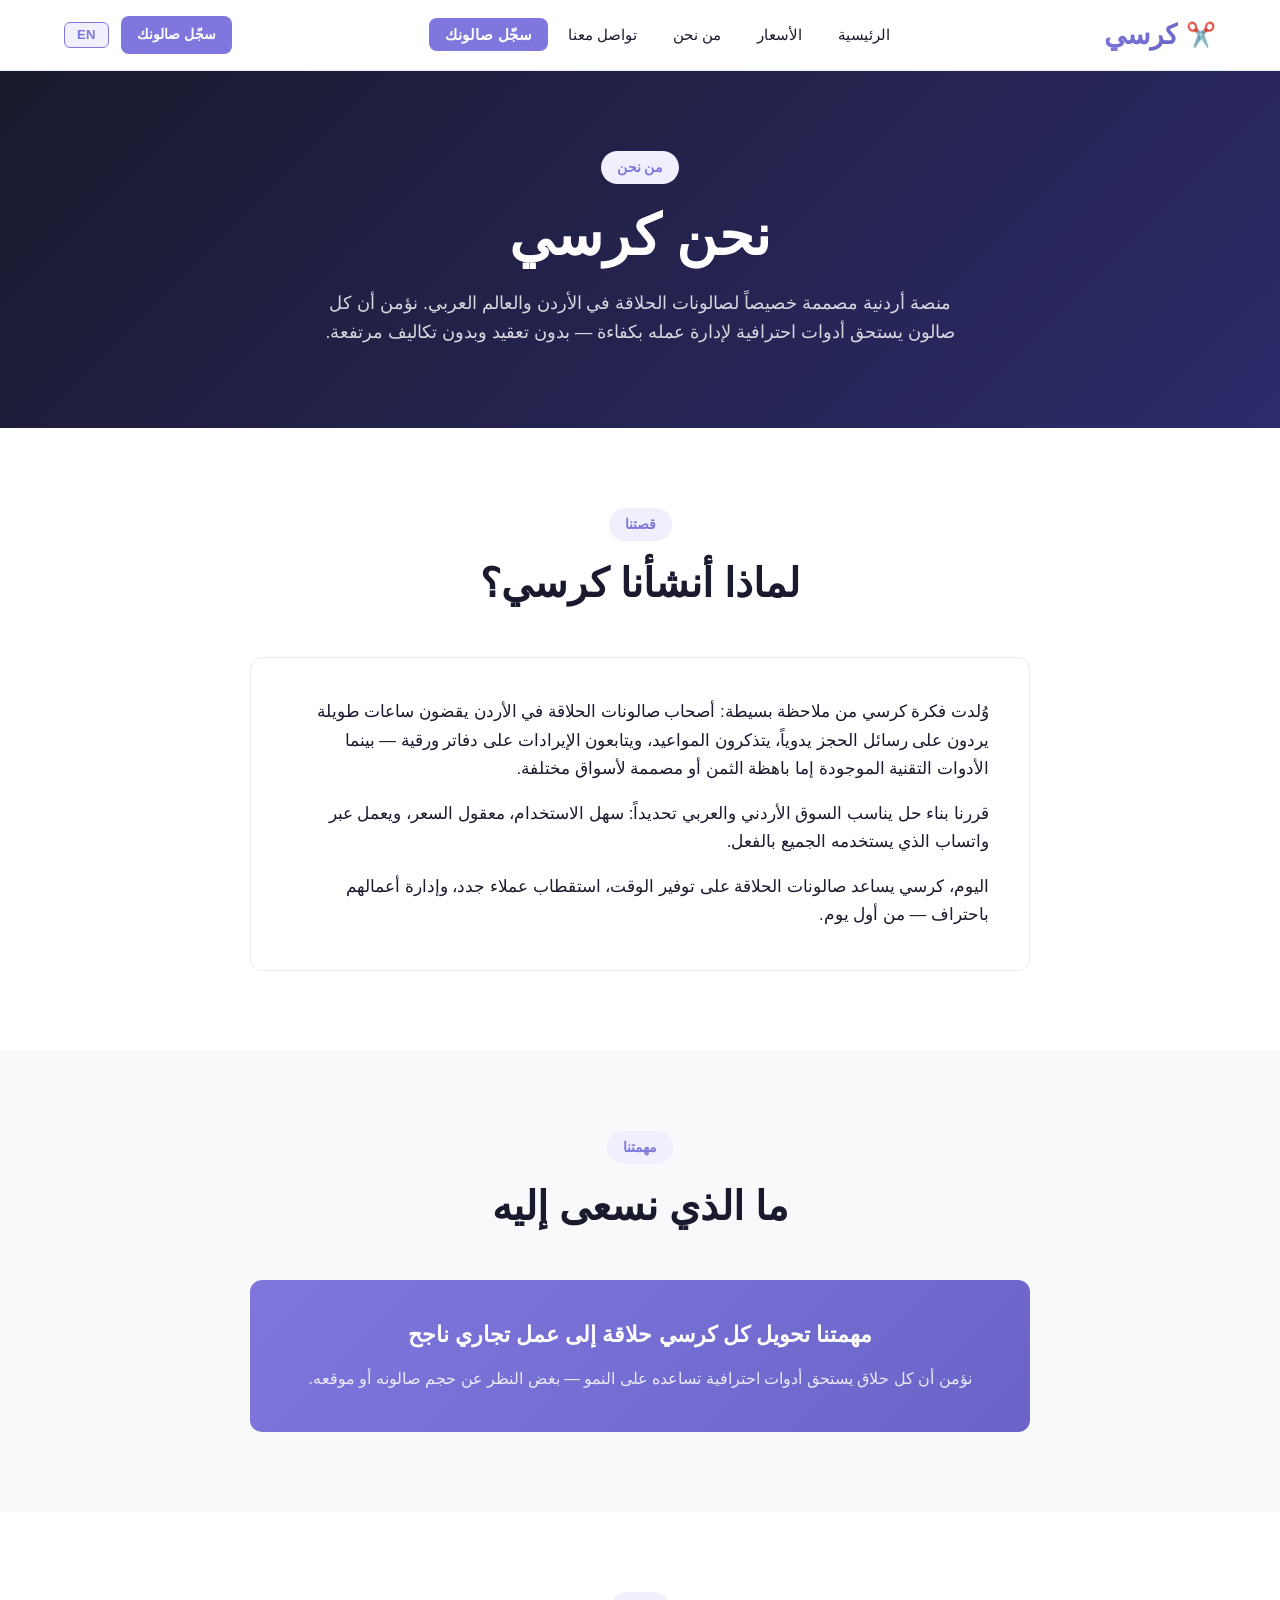
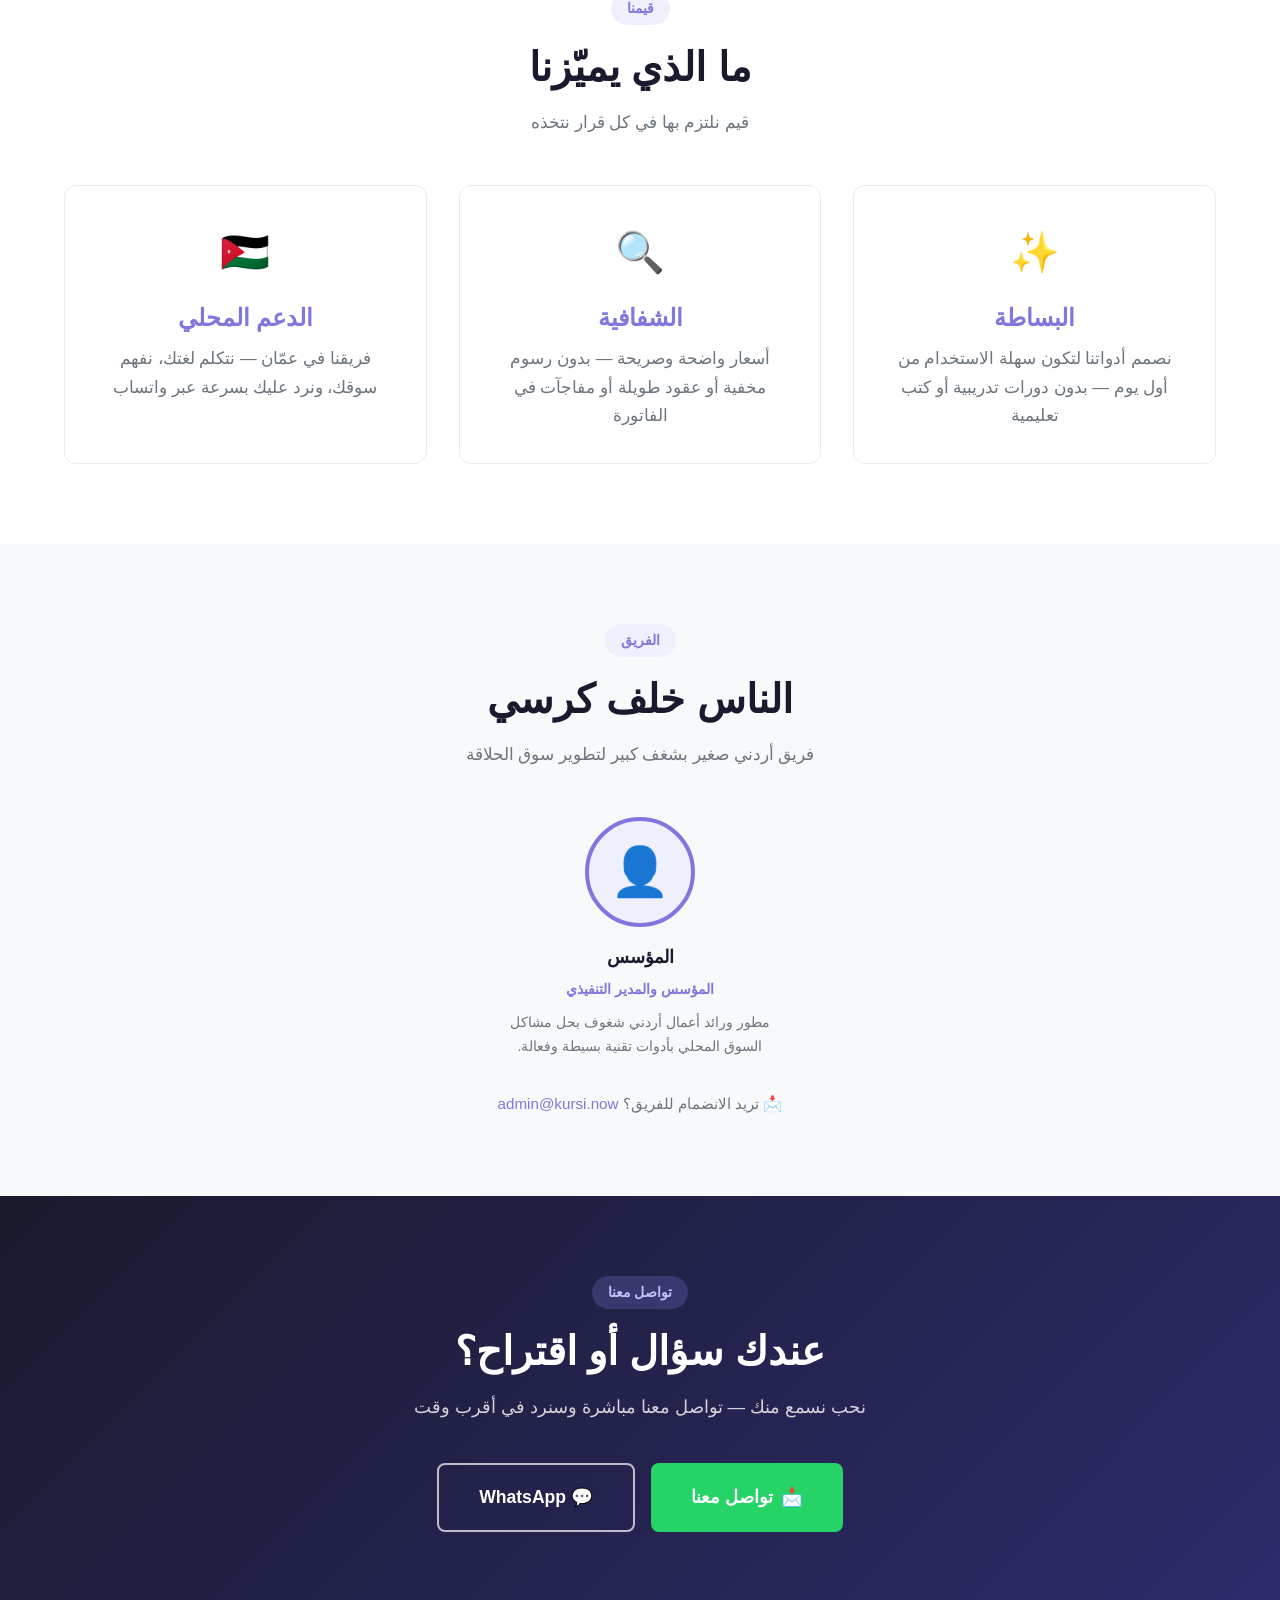
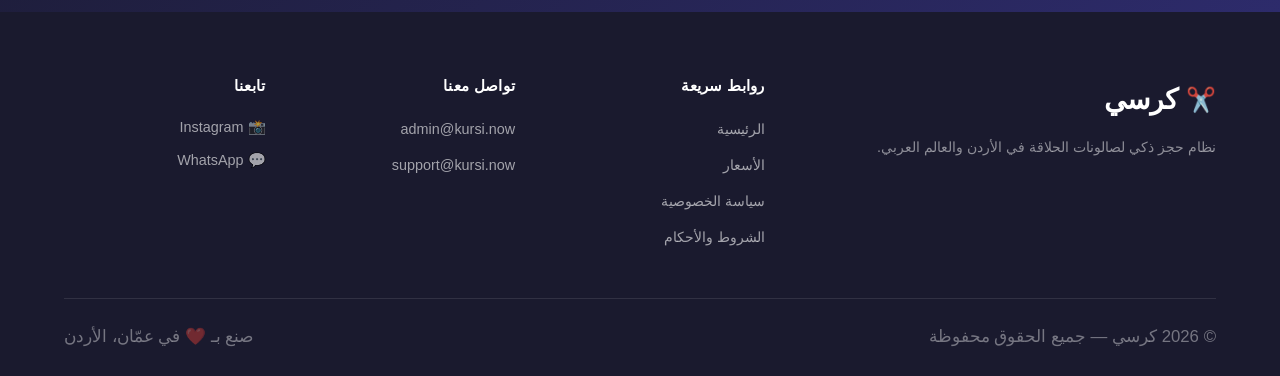
==== commit acb253cd: "add registration / fix translations" ====
--- a/about.html
+++ b/about.html
@@ -13,6 +13,7 @@
   <meta name="twitter:card" content="summary">
   <link rel="canonical" href="https://kursi.now/about.html">
   <link rel="icon" type="image/svg+xml" href="favicon.svg">
+  <script>(function(){var l=new URLSearchParams(window.location.search).get('lang')||'ar';var h=document.documentElement;h.lang=l;h.dir=l==='ar'?'rtl':'ltr';h.setAttribute('data-lang-ready',l);}());</script>
   <link rel="stylesheet" href="css/style.css">
 </head>
 <body>
@@ -31,9 +32,11 @@
             <li><a href="pricing.html" class="nav-link"><span data-lang="ar">الأسعار</span><span data-lang="en">Pricing</span></a></li>
             <li><a href="about.html" class="nav-link"><span data-lang="ar">من نحن</span><span data-lang="en">About</span></a></li>
             <li><a href="contact.html" class="nav-link"><span data-lang="ar">تواصل معنا</span><span data-lang="en">Contact</span></a></li>
+            <li><a href="register.html" class="nav-link nav-register-btn"><span data-lang="ar">سجّل صالونك</span><span data-lang="en">Register</span></a></li>
           </ul>
         </nav>
         <div class="header-actions">
+          <a href="register.html" class="btn-nav-cta"><span data-lang="ar">سجّل صالونك</span><span data-lang="en">Register</span></a>
           <button id="lang-toggle" class="lang-toggle" aria-label="Switch language">EN</button>
           <button class="hamburger" id="hamburger" aria-label="فتح القائمة" aria-expanded="false">
             <span></span><span></span><span></span>
--- a/css/style.css
+++ b/css/style.css
@@ -25,6 +25,10 @@
   --transition:   all 0.3s ease;
 }
 
+/* === LANGUAGE FLASH PREVENTION (set before page paints via data-lang-ready on <html>) === */
+[data-lang-ready="en"] [data-lang="ar"] { display: none !important; }
+[data-lang-ready="ar"] [data-lang="en"] { display: none !important; }
+
 /* === RESET === */
 *, *::before, *::after { box-sizing: border-box; margin: 0; padding: 0; }
 html { scroll-behavior: smooth; }
@@ -935,6 +939,43 @@
 }
 .back-to-top.visible { opacity: 1; pointer-events: auto; }
 .back-to-top:hover   { transform: translateY(-3px); background: var(--accent-dark); }
+
+/* ============================================
+   NAVBAR REGISTER CTA
+   ============================================ */
+.btn-nav-cta {
+  background: var(--accent);
+  color: #fff;
+  padding: 0.45rem 1rem;
+  border-radius: var(--radius-btn);
+  font-size: 0.85rem;
+  font-weight: 700;
+  transition: var(--transition);
+  white-space: nowrap;
+  display: inline-flex;
+  align-items: center;
+  gap: 0.3rem;
+}
+.btn-nav-cta:hover { background: var(--accent-dark); transform: translateY(-1px); }
+
+/* In hamburger menu (mobile) — shown as a styled nav item */
+.nav-register-btn {
+  background: var(--accent) !important;
+  color: #fff !important;
+  border-radius: var(--radius-btn) !important;
+  text-align: center;
+  margin-top: 0.5rem !important;
+  font-weight: 700 !important;
+}
+.nav-register-btn:hover {
+  background: var(--accent-dark) !important;
+  color: #fff !important;
+}
+
+/* Hide header CTA on mobile — it's in the hamburger instead */
+@media (max-width: 768px) {
+  .btn-nav-cta { display: none; }
+}
 
 /* ============================================
    RESPONSIVE — TABLET (≤992px)
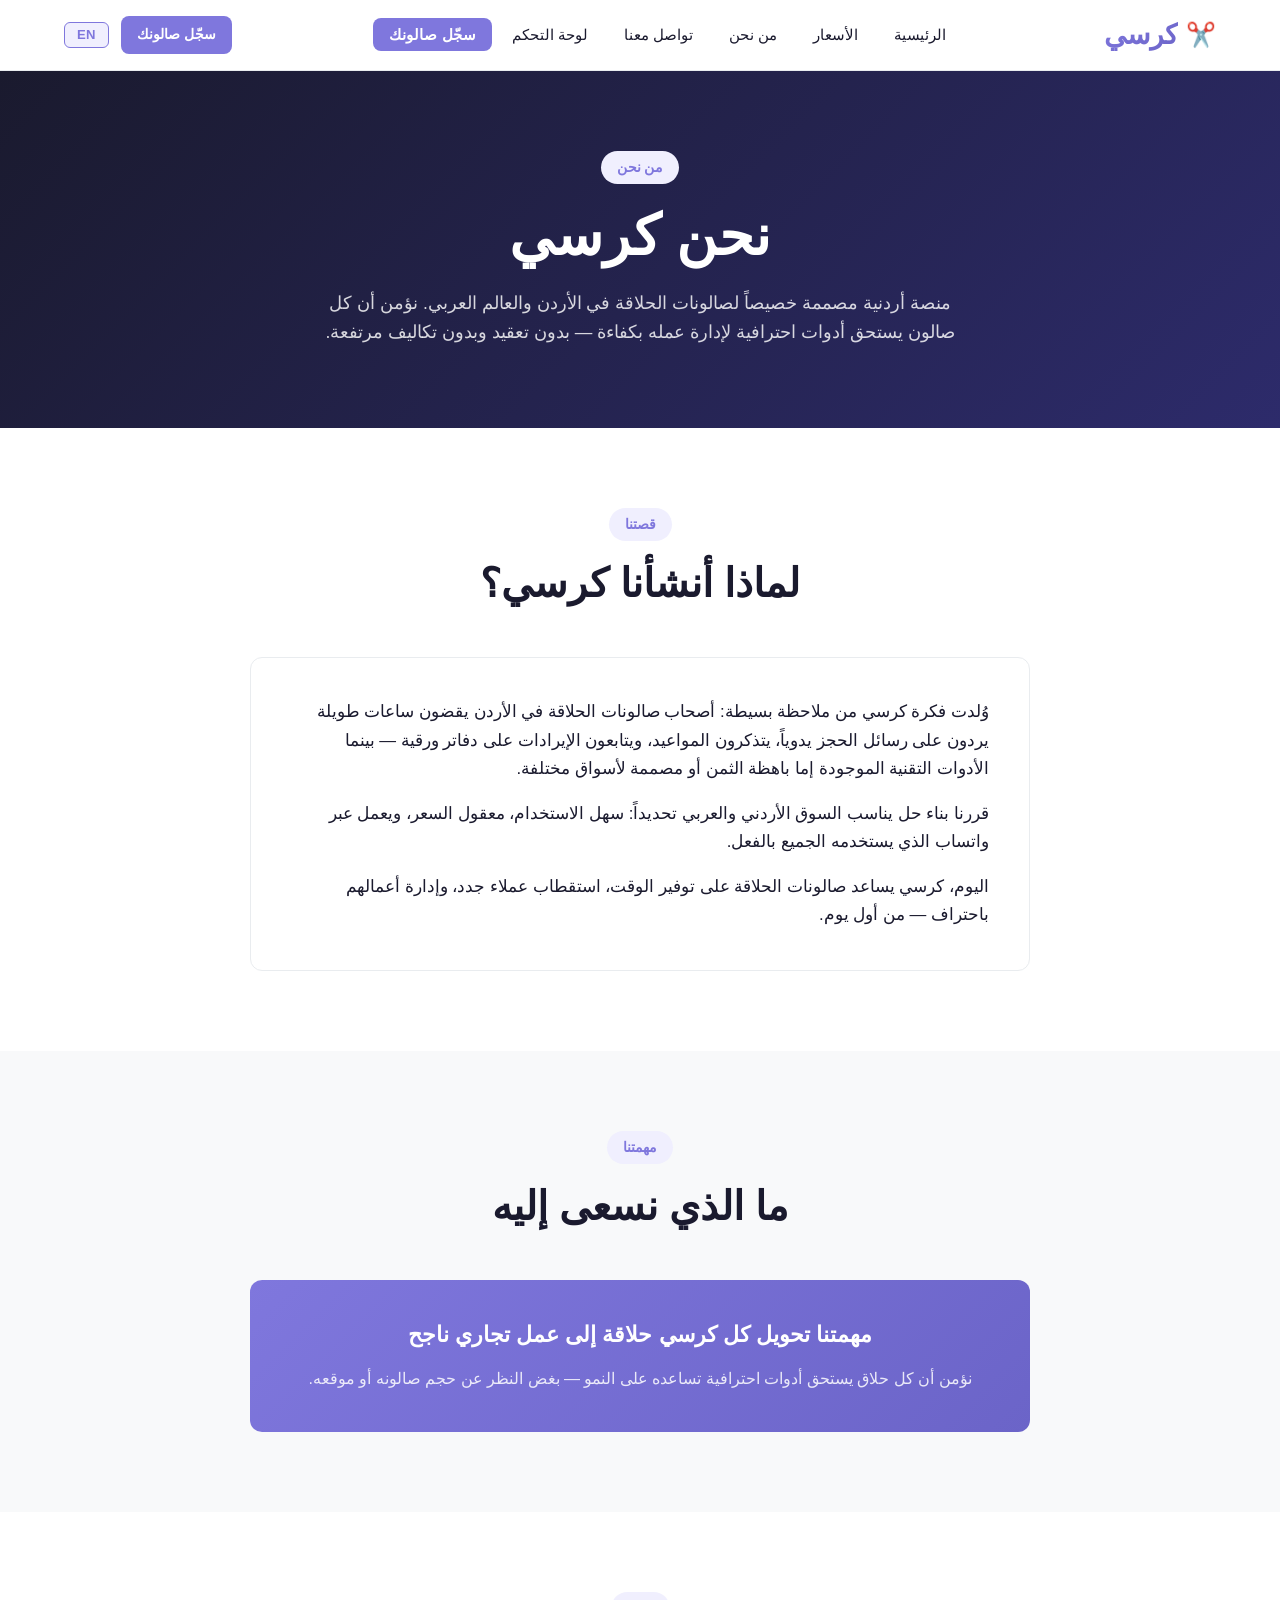
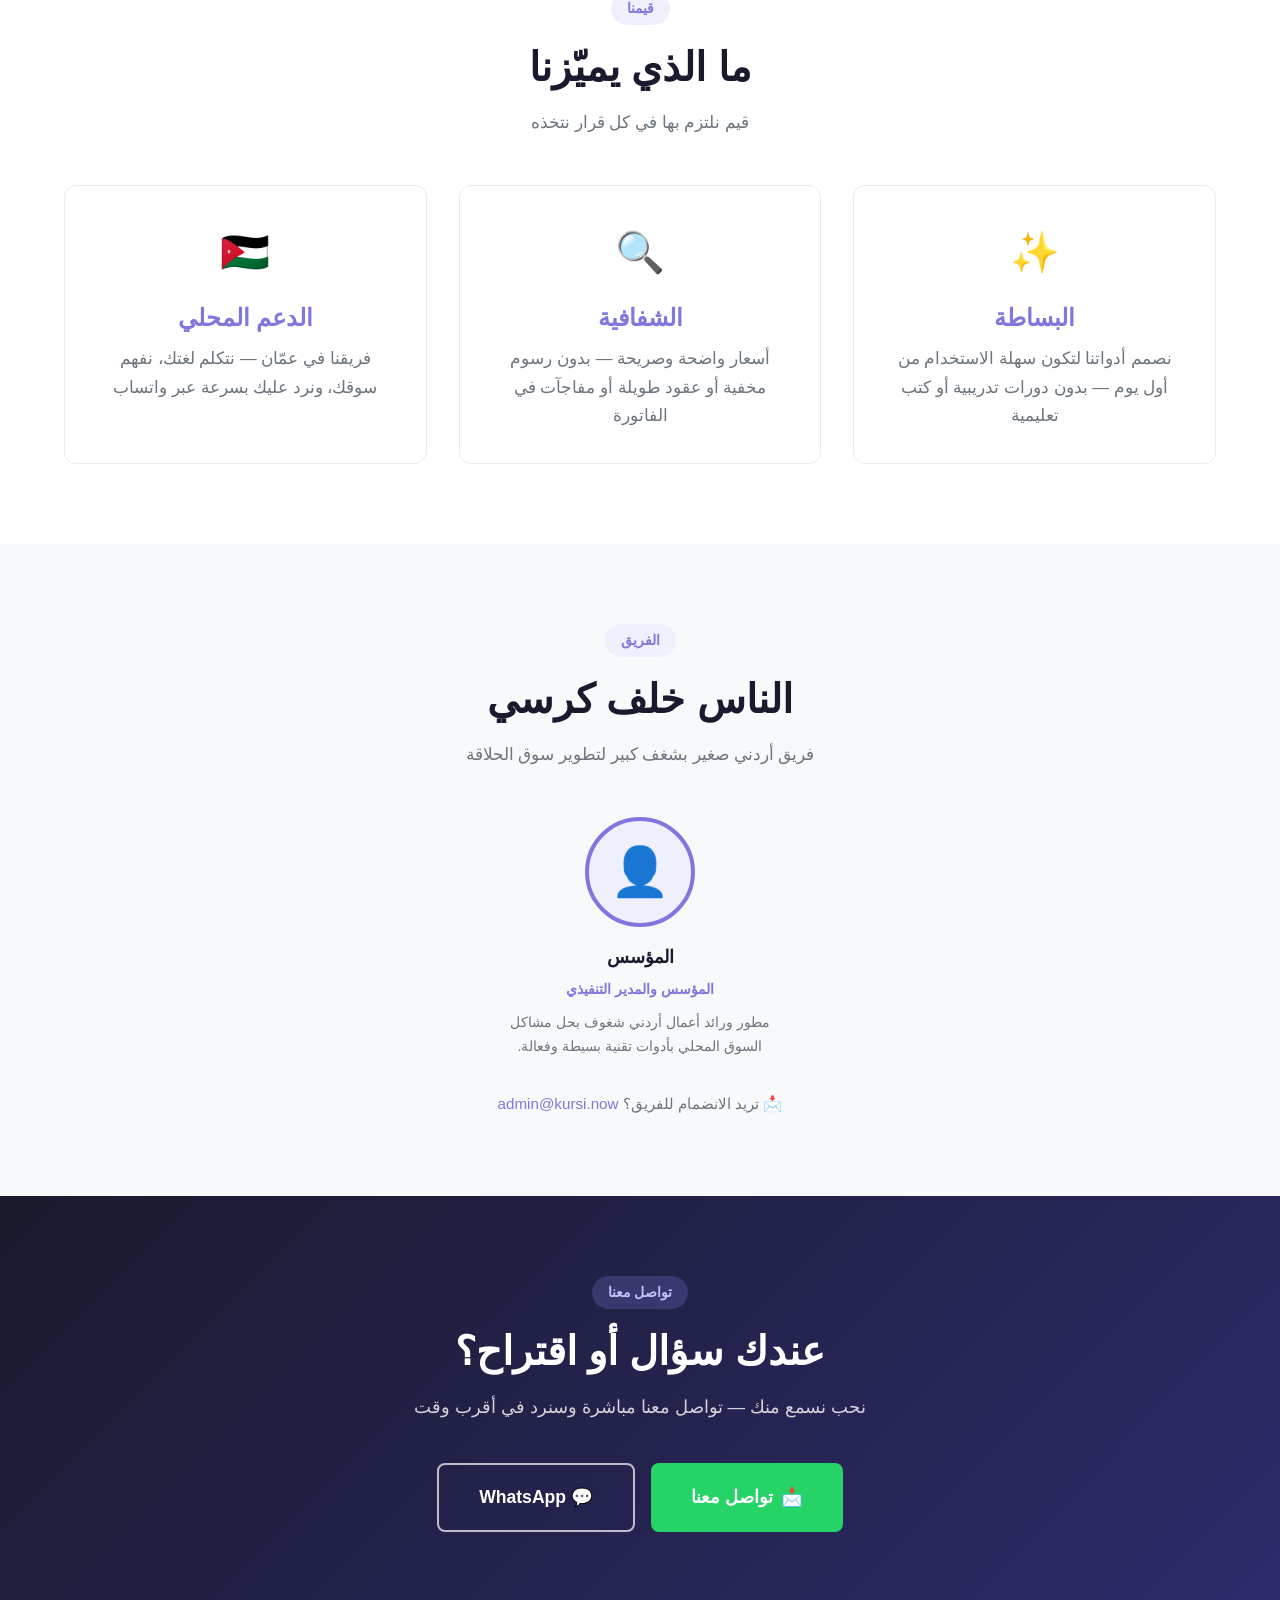
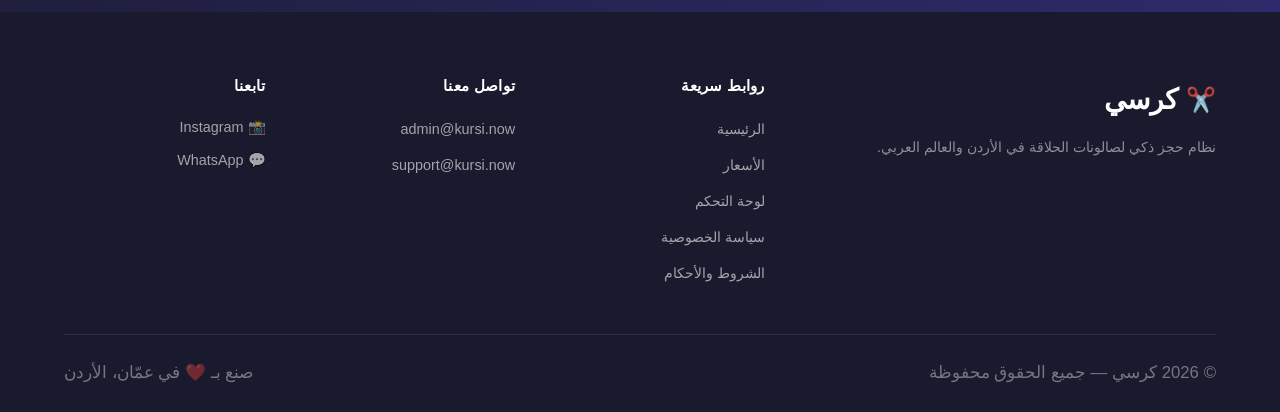
==== commit 4c97d830: "feat: add dashboard link to navbar and footer" ====
--- a/about.html
+++ b/about.html
@@ -32,6 +32,7 @@
             <li><a href="pricing.html" class="nav-link"><span data-lang="ar">الأسعار</span><span data-lang="en">Pricing</span></a></li>
             <li><a href="about.html" class="nav-link"><span data-lang="ar">من نحن</span><span data-lang="en">About</span></a></li>
             <li><a href="contact.html" class="nav-link"><span data-lang="ar">تواصل معنا</span><span data-lang="en">Contact</span></a></li>
+            <li><a href="https://app.kursi.now" class="nav-link"><span data-lang="ar">لوحة التحكم</span><span data-lang="en">Dashboard</span></a></li>
             <li><a href="register.html" class="nav-link nav-register-btn"><span data-lang="ar">سجّل صالونك</span><span data-lang="en">Register</span></a></li>
           </ul>
         </nav>
@@ -205,6 +206,7 @@
           <ul>
             <li><a href="index.html"><span data-lang="ar">الرئيسية</span><span data-lang="en">Home</span></a></li>
             <li><a href="pricing.html"><span data-lang="ar">الأسعار</span><span data-lang="en">Pricing</span></a></li>
+            <li><a href="https://app.kursi.now"><span data-lang="ar">لوحة التحكم</span><span data-lang="en">Dashboard</span></a></li>
             <li><a href="privacy.html"><span data-lang="ar">سياسة الخصوصية</span><span data-lang="en">Privacy Policy</span></a></li>
             <li><a href="terms.html"><span data-lang="ar">الشروط والأحكام</span><span data-lang="en">Terms of Service</span></a></li>
           </ul>
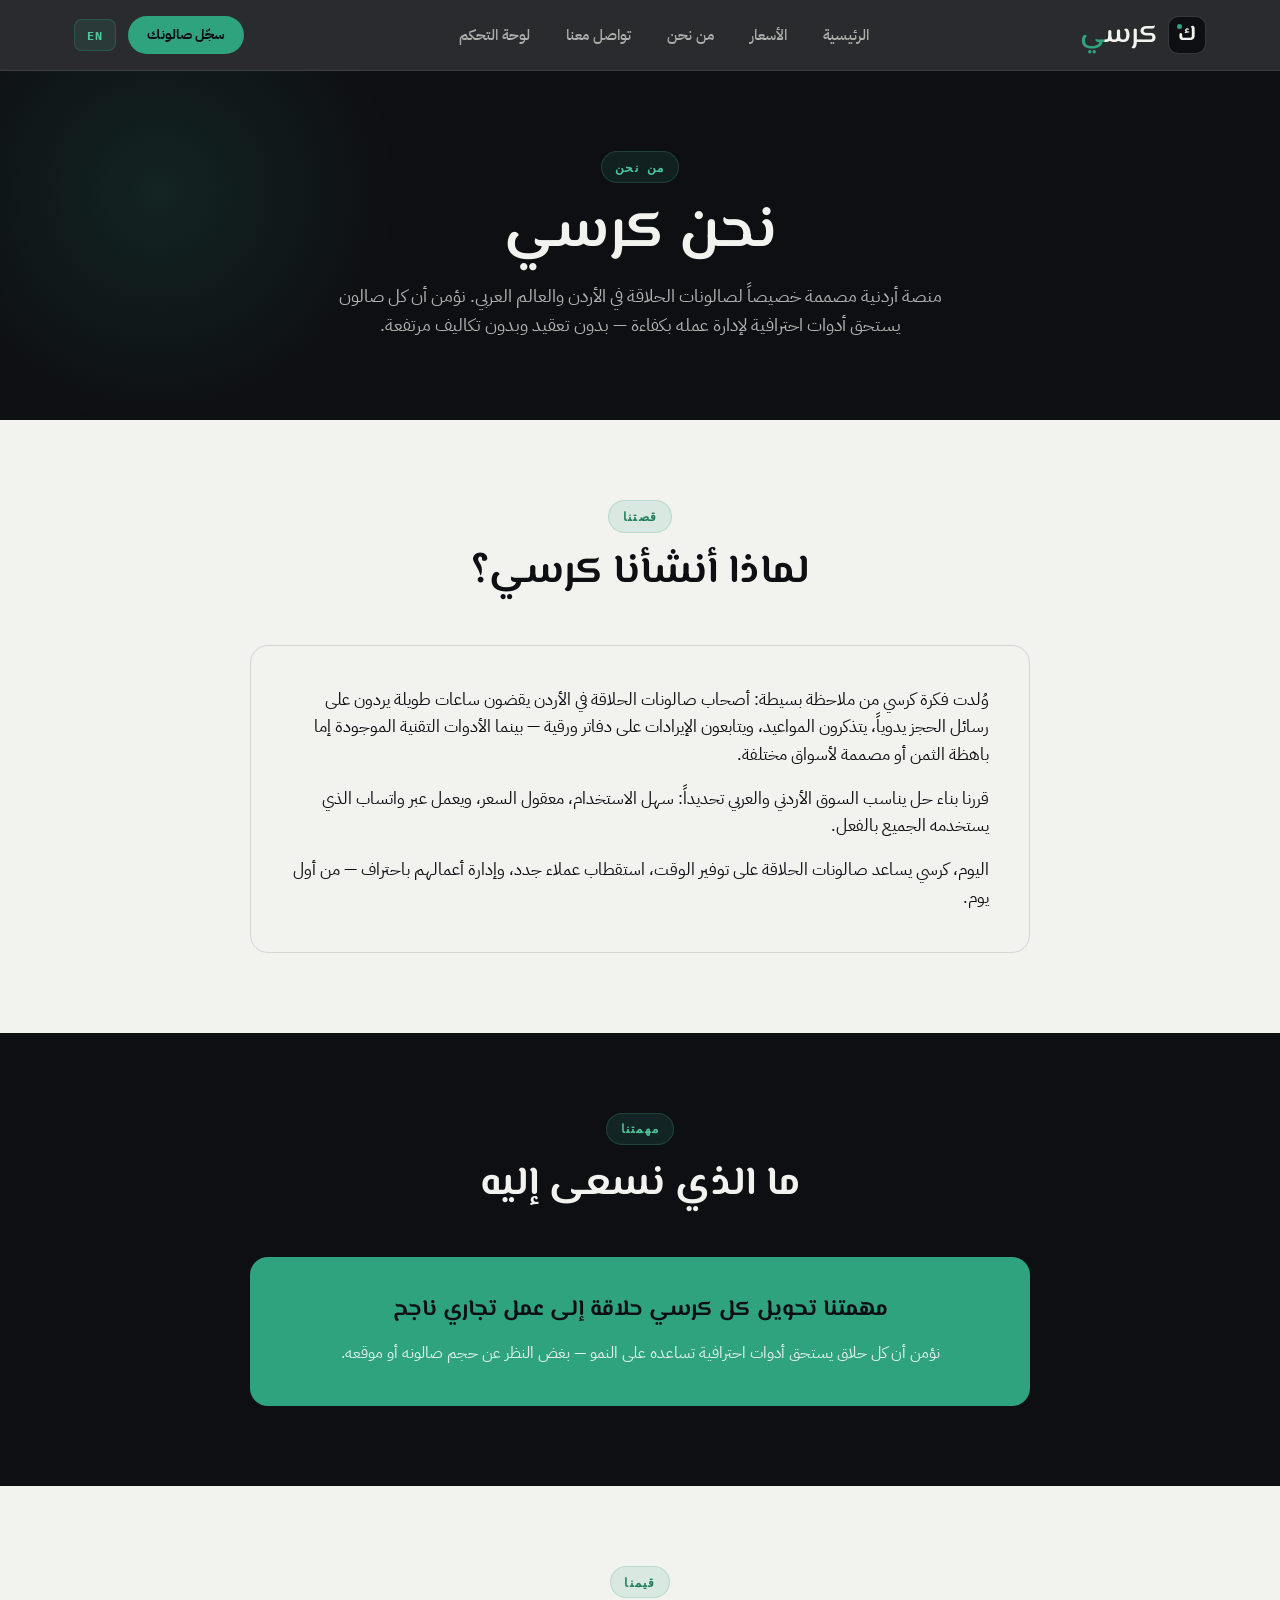
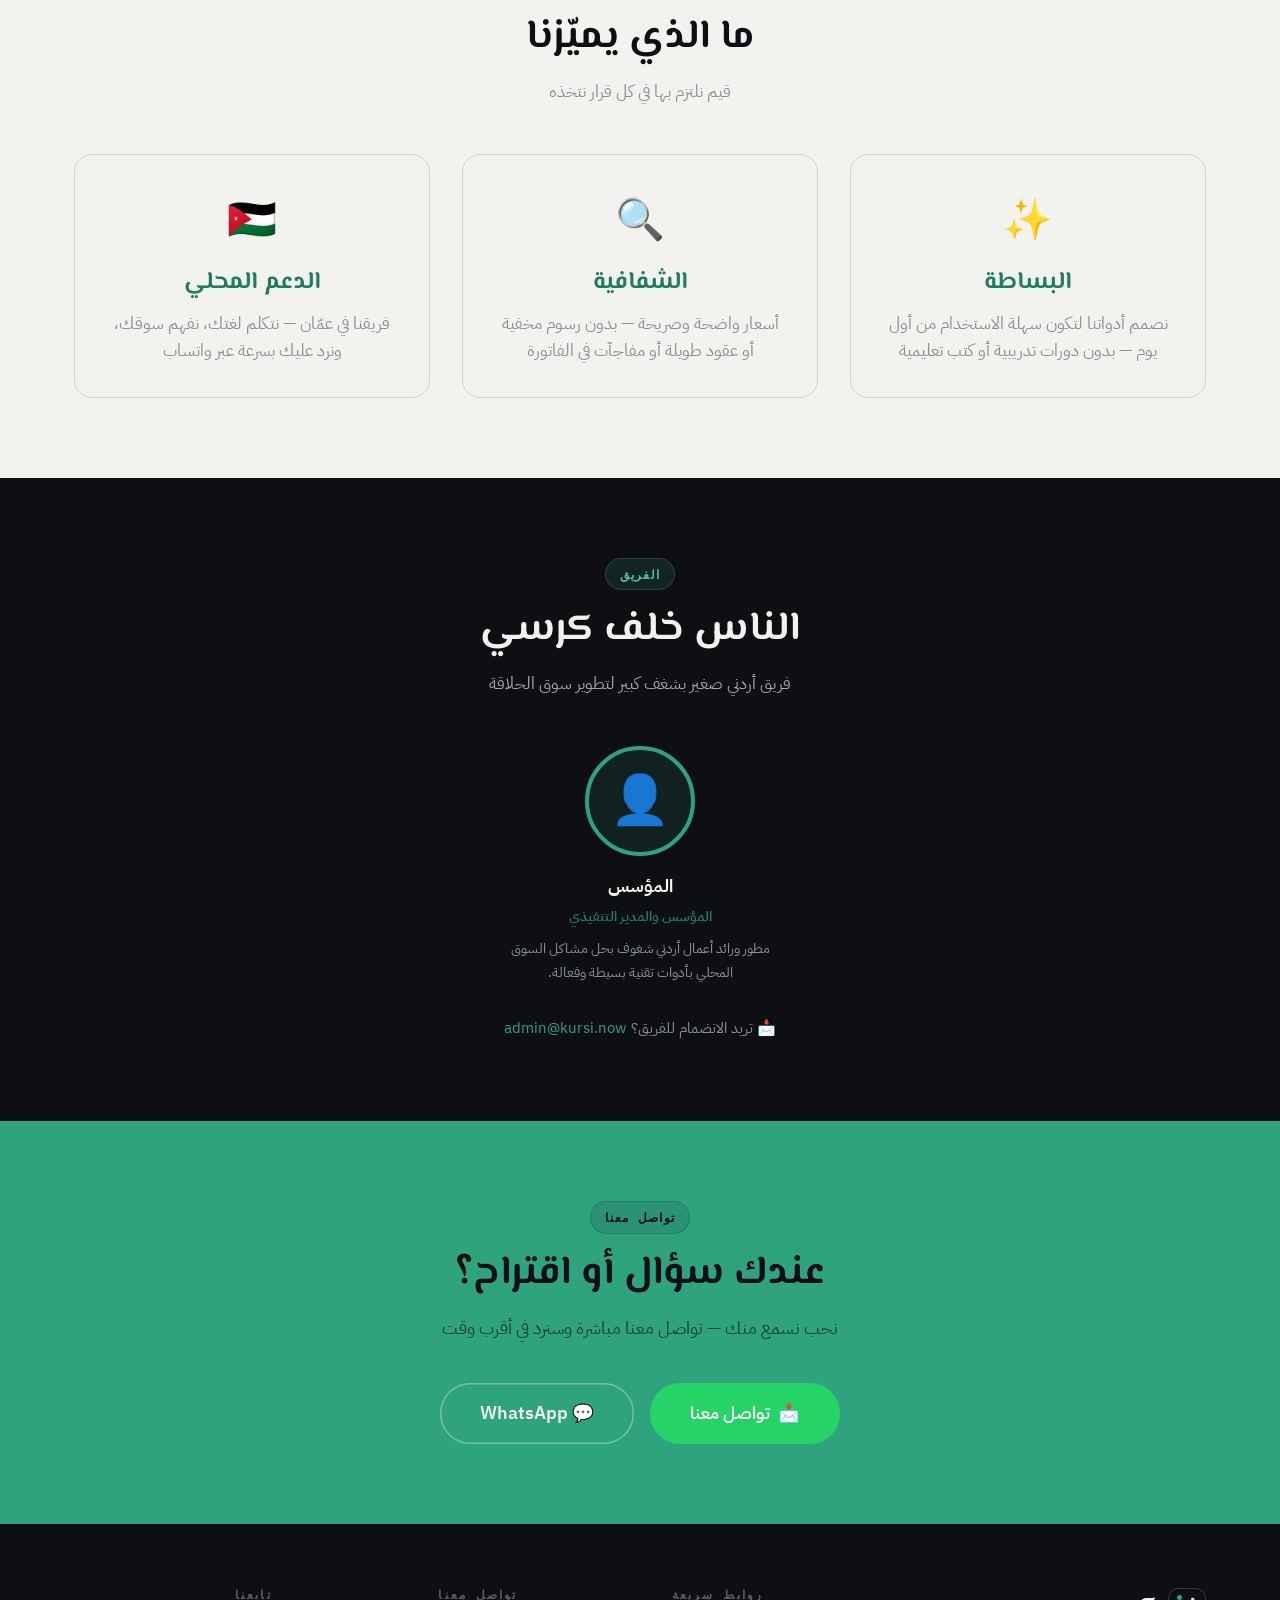
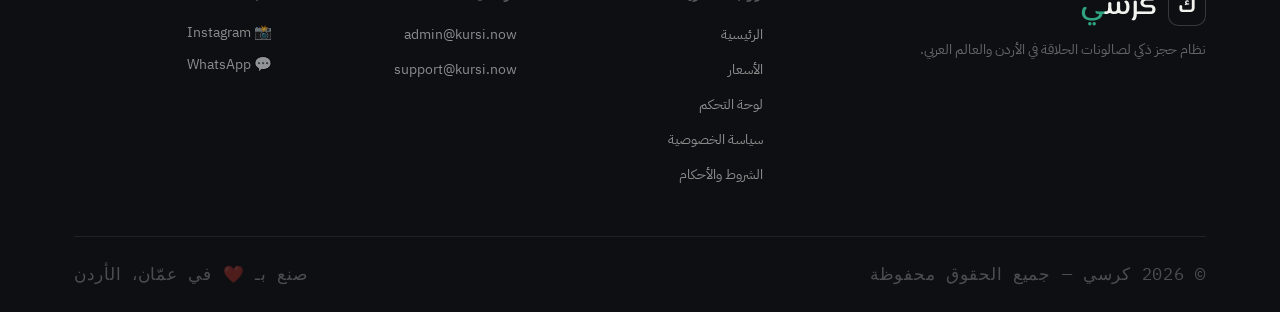
==== commit 2b479b60: "new design" ====
--- a/about.html
+++ b/about.html
@@ -24,7 +24,7 @@
       <div class="header-inner">
         <a href="index.html" class="logo">
           <span class="logo-icon">✂️</span>
-          <span class="logo-text"><span data-lang="ar">كرسي</span><span data-lang="en">Kursi</span></span>
+          <span class="logo-text"><span data-lang="ar">كرس<span class="logo-dot">ي</span></span><span data-lang="en">Kurs<span class="logo-dot">i</span></span></span>
         </a>
         <nav class="nav" id="nav" aria-label="القائمة الرئيسية">
           <ul class="nav-list">
@@ -197,7 +197,7 @@
         <div class="footer-brand">
           <a href="index.html" class="logo">
             <span class="logo-icon">✂️</span>
-            <span class="logo-text"><span data-lang="ar">كرسي</span><span data-lang="en">Kursi</span></span>
+            <span class="logo-text"><span data-lang="ar">كرس<span class="logo-dot">ي</span></span><span data-lang="en">Kurs<span class="logo-dot">i</span></span></span>
           </a>
           <p><span data-lang="ar">نظام حجز ذكي لصالونات الحلاقة في الأردن والعالم العربي.</span><span data-lang="en">Smart booking system for barbershops in Jordan and the Arab world.</span></p>
         </div>
--- a/css/style.css
+++ b/css/style.css
@@ -1,31 +1,40 @@
 /* ============================================
    KURSI — SHARED STYLESHEET
    ============================================ */
+
+@import url('https://fonts.googleapis.com/css2?family=El+Messiri:wght@400;500;600;700&family=IBM+Plex+Sans+Arabic:wght@300;400;500;600;700&family=Archivo:wght@400;500;600;700;800&family=IBM+Plex+Mono:wght@400;500;600&display=swap');
 
 /* === CSS VARIABLES === */
 :root {
-  --primary:      #1a1a2e;
-  --accent:       #7f77dd;
-  --accent-dark:  #6b64c8;
-  --accent-light: #f0effe;
+  --primary:      #0E0F13;
+  --ink-2:        #181B21;
+  --ink-3:        #232730;
+  --accent:       #2FA37E;
+  --accent-dark:  #1F7D5E;
+  --accent-light: rgba(47,163,126,0.12);
+  --accent-br:    #4FC59E;
   --cta:          #25D366;
   --cta-dark:     #1ea855;
-  --bg:           #ffffff;
-  --text:         #1a1a2e;
-  --text-muted:   #6c757d;
-  --gray-light:   #f8f9fa;
-  --border:       #e9ecef;
-  --radius-card:  12px;
-  --radius-btn:   8px;
-  --max-width:    1200px;
-  --font:         -apple-system, BlinkMacSystemFont, 'Segoe UI', Tahoma, Arial, sans-serif;
+  --bg:           #F2F2EF;
+  --bg-2:         #E7E8E5;
+  --text:         #0E0F13;
+  --text-muted:   #8B9097;
+  --gray-light:   #E7E8E5;
+  --border:       #D3D5D2;
+  --radius-card:  18px;
+  --radius-btn:   30px;
+  --max-width:    1180px;
+  --font:         "IBM Plex Sans Arabic", -apple-system, BlinkMacSystemFont, 'Segoe UI', Arial, sans-serif;
+  --font-serif:   "El Messiri", serif;
+  --font-disp:    "Archivo", sans-serif;
+  --font-mono:    "IBM Plex Mono", monospace;
   --shadow-sm:    0 2px 8px rgba(0,0,0,0.06);
-  --shadow:       0 4px 20px rgba(0,0,0,0.08);
-  --shadow-lg:    0 8px 40px rgba(0,0,0,0.14);
-  --transition:   all 0.3s ease;
-}
-
-/* === LANGUAGE FLASH PREVENTION (set before page paints via data-lang-ready on <html>) === */
+  --shadow:       0 8px 24px rgba(0,0,0,0.1);
+  --shadow-lg:    0 30px 60px -28px rgba(0,0,0,0.5);
+  --transition:   all 0.15s ease;
+}
+
+/* === LANGUAGE FLASH PREVENTION === */
 [data-lang-ready="en"] [data-lang="ar"] { display: none !important; }
 [data-lang-ready="ar"] [data-lang="en"] { display: none !important; }
 
@@ -36,16 +45,17 @@
   font-family: var(--font);
   color: var(--text);
   background: var(--bg);
-  line-height: 1.7;
-  /* direction inherited from html[dir] attribute — JS controls it */
-}
+  line-height: 1.65;
+  -webkit-font-smoothing: antialiased;
+}
+::selection { background: var(--accent); color: var(--text); }
 img  { max-width: 100%; height: auto; display: block; }
 a    { color: inherit; text-decoration: none; }
 ul   { list-style: none; }
 button { cursor: pointer; border: none; background: none; font-family: inherit; }
 
 /* === TYPOGRAPHY === */
-h1, h2, h3, h4, h5 { line-height: 1.3; font-weight: 700; }
+h1, h2, h3, h4, h5 { font-family: var(--font-serif); line-height: 1.2; font-weight: 700; }
 h1 { font-size: clamp(2rem, 5vw, 3.5rem); }
 h2 { font-size: clamp(1.6rem, 4vw, 2.5rem); }
 h3 { font-size: clamp(1.2rem, 3vw, 1.5rem); }
@@ -58,11 +68,13 @@
   padding: 0 1.5rem;
 }
 .section     { padding: 5rem 0; }
-.section-alt { background: var(--gray-light); }
+.section-alt { background: var(--primary); color: var(--bg); }
 
 .section-header { text-align: center; margin-bottom: 3rem; }
 .section-header h2 { margin-bottom: 1rem; }
 .section-header p  { color: var(--text-muted); max-width: 600px; margin: 0 auto; }
+.section-alt .section-header h2 { color: var(--bg); }
+.section-alt .section-header p  { color: rgba(242,242,239,0.65); }
 
 .grid-3 { display: grid; grid-template-columns: repeat(3,1fr); gap: 2rem; }
 .grid-2 { display: grid; grid-template-columns: repeat(2,1fr); gap: 2rem; }
@@ -91,16 +103,20 @@
   font-family: var(--font);
   transition: var(--transition);
   white-space: nowrap;
-}
-.btn-primary { background: var(--accent); color: #fff; }
-.btn-primary:hover { background: var(--accent-dark); transform: translateY(-2px); box-shadow: var(--shadow); }
+  border: none;
+  cursor: pointer;
+  min-height: 44px;
+}
+.btn:hover { transform: translateY(-1px); }
+.btn-primary { background: var(--accent); color: var(--text); }
+.btn-primary:hover { background: var(--accent-br); }
 .btn-cta     { background: var(--cta); color: #fff; animation: pulse-cta 2.8s ease-in-out infinite; }
-.btn-cta:hover { background: var(--cta-dark); transform: translateY(-2px); box-shadow: var(--shadow); animation: none; }
-.btn-outline { border: 2px solid var(--accent); color: var(--accent); }
-.btn-outline:hover { background: var(--accent); color: #fff; }
-.btn-ghost   { border: 2px solid rgba(255,255,255,0.7); color: #fff; }
-.btn-ghost:hover { background: #fff; color: var(--primary); }
-.btn-lg      { padding: 1.1rem 2.5rem; font-size: 1.1rem; }
+.btn-cta:hover { background: var(--cta-dark); animation: none; }
+.btn-outline  { border: 2px solid var(--accent); color: var(--accent); background: transparent; }
+.btn-outline:hover { background: var(--accent); color: var(--text); }
+.btn-ghost   { background: transparent; color: var(--bg); box-shadow: inset 0 0 0 1.5px rgba(242,242,239,0.35); }
+.btn-ghost:hover { box-shadow: inset 0 0 0 1.5px rgba(242,242,239,0.65); }
+.btn-lg      { padding: 1rem 2.5rem; font-size: 1.1rem; }
 
 @keyframes pulse-cta {
   0%, 100% { box-shadow: 0 0 0 0 rgba(37,211,102,0.45); }
@@ -109,15 +125,27 @@
 
 /* === BADGE === */
 .badge {
-  display: inline-block;
+  display: inline-flex;
+  align-items: center;
+  gap: 0.4rem;
   background: var(--accent-light);
-  color: var(--accent);
-  padding: 0.3rem 1rem;
+  color: var(--accent-dark);
+  padding: 0.3rem 0.85rem;
   border-radius: 50px;
-  font-size: 0.85rem;
+  font-size: 0.78rem;
   font-weight: 600;
+  font-family: var(--font-mono);
+  letter-spacing: 0.1em;
+  text-transform: uppercase;
   margin-bottom: 1rem;
-}
+  border: 1px solid rgba(47,163,126,0.2);
+}
+.section-alt .badge { background: rgba(47,163,126,0.15); color: var(--accent-br); border-color: rgba(79,197,158,0.2); }
+.cta-section .badge { background: rgba(14,15,19,0.1); color: var(--text); border-color: rgba(14,15,19,0.18); }
+.hero .badge,
+.page-hero .badge,
+.about-hero .badge,
+.legal-hero .badge { color: var(--accent-br); border-color: rgba(79,197,158,0.2); }
 
 /* ============================================
    HEADER / NAVIGATION
@@ -126,14 +154,15 @@
   position: sticky;
   top: 0;
   z-index: 1000;
-  background: var(--bg);
-  border-bottom: 1px solid var(--border);
-  transition: box-shadow 0.3s ease, background 0.3s ease;
+  background: rgba(14,15,19,0.88);
+  backdrop-filter: blur(14px);
+  -webkit-backdrop-filter: blur(14px);
+  border-bottom: 1px solid rgba(242,242,239,0.1);
+  transition: background 0.3s ease, box-shadow 0.3s ease;
 }
 .header.scrolled {
-  box-shadow: 0 2px 20px rgba(0,0,0,0.10);
-  background: rgba(255,255,255,0.97);
-  backdrop-filter: blur(8px);
+  background: rgba(14,15,19,0.97);
+  box-shadow: 0 2px 24px rgba(0,0,0,0.35);
 }
 
 .header-inner {
@@ -145,28 +174,67 @@
   position: relative;
 }
 
-/* Logo */
+/* ── Logo ── */
 .logo {
   display: inline-flex;
   align-items: center;
-  gap: 0.5rem;
+  gap: 0.6rem;
   flex-shrink: 0;
   text-decoration: none;
 }
+
+/* Seat mark (replaces scissors emoji via CSS) */
 .logo-icon {
-  font-size: 1.5rem;
+  font-size: 0;           /* hide emoji */
+  width: 38px;
+  height: 38px;
+  min-width: 38px;
+  border-radius: 27%;
+  background: var(--text);
+  border: 1.5px solid rgba(242,242,239,0.18);
+  display: flex;
+  align-items: center;
+  justify-content: center;
+  position: relative;
+  flex-shrink: 0;
+}
+.logo-icon::before {
+  content: 'ك';
+  font-family: var(--font-serif);
+  font-weight: 700;
+  color: #F2F2EF;
+  font-size: 1.35rem;
   line-height: 1;
-}
+  transform: translateY(5%);
+  display: block;
+  font-style: normal;
+}
+.logo-icon::after {
+  content: '';
+  position: absolute;
+  width: 5px;
+  height: 5px;
+  border-radius: 50%;
+  top: 19%;
+  left: 22%;
+  background: var(--accent);
+}
+
 .logo-text {
+  font-family: var(--font-serif);
+  font-weight: 600;
   font-size: 1.75rem;
-  font-weight: 800;
-  background: linear-gradient(135deg, var(--accent) 0%, var(--accent-dark) 100%);
-  -webkit-background-clip: text;
-  -webkit-text-fill-color: transparent;
-  background-clip: text;
-}
-
-/* Nav */
+  color: #F2F2EF;
+  background: none;
+  -webkit-text-fill-color: #F2F2EF;
+  line-height: 1;
+}
+.logo-dot {
+  color: var(--accent);
+  -webkit-text-fill-color: var(--accent);
+}
+
+/* ── Nav ── */
 .nav { display: flex; }
 .nav-list {
   display: flex;
@@ -175,17 +243,17 @@
 }
 .nav-link {
   padding: 0.5rem 1rem;
-  border-radius: 6px;
-  color: var(--text);
+  border-radius: 8px;
+  color: rgba(242,242,239,0.65);
   font-weight: 500;
   transition: var(--transition);
   font-size: 0.95rem;
   position: relative;
 }
-.nav-link:hover { background: var(--accent-light); color: var(--accent); }
+.nav-link:hover { background: rgba(242,242,239,0.08); color: #F2F2EF; }
 .nav-link.active {
-  background: var(--accent-light);
-  color: var(--accent);
+  background: rgba(47,163,126,0.14);
+  color: var(--accent-br);
 }
 .nav-link.active::after {
   content: '';
@@ -203,21 +271,24 @@
 
 /* Language Toggle Button */
 .lang-toggle {
-  background: var(--accent-light);
-  border: 1.5px solid var(--accent);
-  border-radius: 6px;
+  background: rgba(47,163,126,0.12);
+  border: 1.5px solid rgba(47,163,126,0.3);
+  border-radius: 8px;
   padding: 0.3rem 0.75rem;
-  font-size: 0.82rem;
+  font-size: 0.78rem;
   font-weight: 700;
-  color: var(--accent);
+  color: var(--accent-br);
   cursor: pointer;
   transition: var(--transition);
-  font-family: var(--font);
-  letter-spacing: 0.02em;
+  font-family: var(--font-mono);
+  letter-spacing: 0.06em;
+  text-transform: uppercase;
+  min-height: 32px;
 }
 .lang-toggle:hover {
   background: var(--accent);
-  color: #fff;
+  color: var(--text);
+  border-color: var(--accent);
 }
 
 /* Hamburger */
@@ -226,40 +297,45 @@
   flex-direction: column;
   justify-content: center;
   gap: 5px;
-  width: 40px;
-  height: 40px;
-  padding: 8px;
-  border-radius: 6px;
-  transition: var(--transition);
-}
-.hamburger:hover { background: var(--gray-light); }
+  width: 44px;
+  height: 44px;
+  padding: 11px;
+  border-radius: 8px;
+  transition: var(--transition);
+}
+.hamburger:hover { background: rgba(242,242,239,0.08); }
 .hamburger span {
   display: block;
-  width: 100%;
+  width: 22px;
   height: 2px;
-  background: var(--text);
+  background: #F2F2EF;
   border-radius: 2px;
-  transition: var(--transition);
-}
-.hamburger.open span:nth-child(1) { transform: rotate(45deg) translate(5px, 5px); }
+  margin: 0 auto;
+  transition: var(--transition);
+}
+.hamburger.open span:nth-child(1) { transform: translateY(7px) rotate(45deg); }
 .hamburger.open span:nth-child(2) { opacity: 0; transform: scaleX(0); }
-.hamburger.open span:nth-child(3) { transform: rotate(-45deg) translate(5px, -5px); }
+.hamburger.open span:nth-child(3) { transform: translateY(-7px) rotate(-45deg); }
 
 /* ============================================
    HERO SECTION
    ============================================ */
 .hero {
-  padding: 6rem 0 4rem;
-  background: linear-gradient(135deg, var(--primary) 0%, #2d2b6b 100%);
-  color: #fff;
+  padding: 5rem 0 3.5rem;
+  background: var(--primary);
+  color: var(--bg);
   position: relative;
   overflow: hidden;
 }
 .hero::before {
   content: '';
   position: absolute;
-  inset: 0;
-  background: radial-gradient(ellipse 80% 60% at 50% 0%, rgba(127,119,221,0.18) 0%, transparent 70%);
+  top: -30%;
+  left: -10%;
+  width: 520px;
+  height: 520px;
+  border-radius: 50%;
+  background: radial-gradient(circle, rgba(47,163,126,0.16), transparent 65%);
   pointer-events: none;
 }
 
@@ -275,13 +351,13 @@
   flex: 1;
   text-align: start;
 }
-.hero h1 { color: #fff; margin-bottom: 1.25rem; }
-.hero h1 .hl { color: var(--accent); }
+.hero h1 { color: var(--bg); margin-bottom: 1.25rem; }
+.hero h1 .hl { color: var(--accent-br); }
 .hero-sub {
-  font-size: clamp(1rem, 2.5vw, 1.15rem);
-  color: rgba(255,255,255,0.82);
+  font-size: clamp(1rem, 2.5vw, 1.1rem);
+  color: rgba(242,242,239,0.72);
   margin-bottom: 2.5rem;
-  max-width: 520px;
+  max-width: 480px;
 }
 .hero-ctas {
   display: flex;
@@ -294,9 +370,9 @@
   width: 220px;
   flex-shrink: 0;
   height: 400px;
-  border: 3px solid rgba(255,255,255,0.22);
+  border: 2.5px solid rgba(242,242,239,0.15);
   border-radius: 36px;
-  background: rgba(255,255,255,0.07);
+  background: rgba(242,242,239,0.04);
   position: relative;
   overflow: hidden;
   animation: float 4s ease-in-out infinite;
@@ -308,7 +384,7 @@
   transform: translateX(-50%);
   width: 48px;
   height: 5px;
-  background: rgba(255,255,255,0.2);
+  background: rgba(242,242,239,0.15);
   border-radius: 3px;
   z-index: 1;
 }
@@ -363,12 +439,12 @@
 }
 .chat-msg.client {
   background: #fff;
-  align-self: flex-start;  /* right in RTL (sent) */
+  align-self: flex-start;
   border-radius: 8px 0 8px 8px;
 }
 .chat-msg.bot {
   background: #DCF8C6;
-  align-self: flex-end;    /* left in RTL (received) */
+  align-self: flex-end;
   border-radius: 0 8px 8px 8px;
 }
 [dir="ltr"] .chat-msg.client { align-self: flex-end;  border-radius: 8px 0 8px 8px; }
@@ -385,19 +461,19 @@
   justify-content: center;
   gap: 3rem;
   padding-top: 2.5rem;
-  border-top: 1px solid rgba(255,255,255,0.12);
+  border-top: 1px solid rgba(242,242,239,0.1);
   flex-wrap: wrap;
 }
 .hero-stat { text-align: center; }
-.hero-stat-num   { display: block; font-size: 2.2rem; font-weight: 800; color: var(--accent); }
-.hero-stat-label { display: block; font-size: 0.88rem; color: rgba(255,255,255,0.65); margin-top: 0.2rem; }
+.hero-stat-num   { display: block; font-size: 2.2rem; font-weight: 800; color: var(--accent-br); font-family: var(--font-disp); direction: ltr; }
+.hero-stat-label { display: block; font-size: 0.88rem; color: rgba(242,242,239,0.55); margin-top: 0.2rem; }
 
 /* ============================================
    TRUST BAR
    ============================================ */
 .trust-bar {
-  background: var(--gray-light);
-  border-bottom: 1px solid var(--border);
+  background: var(--primary);
+  border-bottom: 1px solid rgba(242,242,239,0.07);
   padding: 0.9rem 0;
 }
 .trust-items {
@@ -411,21 +487,24 @@
   display: flex;
   align-items: center;
   gap: 0.45rem;
-  font-size: 0.88rem;
-  color: var(--text-muted);
+  font-size: 0.78rem;
+  color: rgba(242,242,239,0.45);
   font-weight: 500;
+  font-family: var(--font-mono);
+  letter-spacing: 0.08em;
+  text-transform: uppercase;
   padding: 0.3rem 1.5rem;
-  border-inline-end: 1px solid var(--border);
+  border-inline-end: 1px solid rgba(242,242,239,0.08);
 }
 .trust-item:last-child { border-inline-end: none; }
-.trust-item span { color: var(--accent); font-size: 1rem; }
+.trust-item span { color: var(--accent-br); font-size: 1rem; }
 
 /* ============================================
    FEATURES / CARDS
    ============================================ */
 .feature-card {
   background: var(--bg);
-  border: 1px solid var(--border);
+  border: 1.5px solid var(--border);
   border-radius: var(--radius-card);
   padding: 2rem;
   transition: var(--transition);
@@ -433,44 +512,51 @@
 }
 .feature-card:hover {
   border-color: var(--accent);
-  box-shadow: var(--shadow-lg);
+  box-shadow: 0 12px 40px rgba(47,163,126,0.15);
   transform: translateY(-5px);
 }
 .feature-icon-wrap {
-  width: 64px;
-  height: 64px;
-  background: var(--accent-light);
-  border-radius: 50%;
+  width: 56px;
+  height: 56px;
+  background: var(--primary);
+  border-radius: 16px;
   display: flex;
   align-items: center;
   justify-content: center;
   margin: 0 auto 1.25rem;
-  font-size: 1.8rem;
+  font-size: 1.5rem;
   transition: var(--transition);
 }
 .feature-card:hover .feature-icon-wrap {
   background: var(--accent);
-  transform: scale(1.1);
+  transform: scale(1.08);
 }
 .feature-card h3 { margin-bottom: 0.75rem; }
 .feature-card p  { color: var(--text-muted); }
 
 /* ============================================
-   HOW IT WORKS
+   HOW IT WORKS (dark section via .section-alt)
    ============================================ */
 .steps { display: flex; flex-direction: column; gap: 0; max-width: 720px; margin: 0 auto; }
 .step {
   display: flex;
   align-items: flex-start;
   gap: 1.5rem;
-  background: var(--bg);
-  border: 1px solid var(--border);
+  background: rgba(242,242,239,0.04);
+  border: 1px solid rgba(242,242,239,0.1);
   border-radius: var(--radius-card);
   padding: 2rem;
   transition: var(--transition);
   margin-bottom: 0;
 }
-.step:hover { border-color: var(--accent); box-shadow: var(--shadow); }
+.step:hover { border-color: var(--accent); box-shadow: 0 4px 20px rgba(47,163,126,0.15); }
+
+/* Steps in a light section */
+.section:not(.section-alt) .step {
+  background: var(--bg);
+  border-color: var(--border);
+}
+
 .step-connector {
   display: flex;
   align-items: center;
@@ -485,18 +571,21 @@
   height: 52px;
   min-width: 52px;
   background: var(--accent);
-  color: #fff;
+  color: var(--text);
   border-radius: 50%;
   display: flex;
   align-items: center;
   justify-content: center;
   font-size: 1.3rem;
   font-weight: 800;
+  font-family: var(--font-serif);
   flex-shrink: 0;
-  box-shadow: 0 4px 12px rgba(127,119,221,0.35);
-}
-.step-content h3 { margin-bottom: 0.4rem; }
-.step-content p  { color: var(--text-muted); margin: 0; }
+  box-shadow: 0 4px 16px rgba(47,163,126,0.35);
+}
+.step-content h3 { margin-bottom: 0.4rem; color: var(--bg); }
+.step-content p  { color: rgba(242,242,239,0.65); margin: 0; }
+.section:not(.section-alt) .step-content h3 { color: var(--text); }
+.section:not(.section-alt) .step-content p  { color: var(--text-muted); }
 
 /* ============================================
    PRICING
@@ -509,37 +598,38 @@
 }
 .pricing-card {
   background: var(--bg);
-  border: 2px solid var(--border);
+  border: 1.5px solid var(--border);
   border-radius: var(--radius-card);
   padding: 2rem;
   transition: var(--transition);
   position: relative;
 }
 .pricing-card:hover {
-  box-shadow: var(--shadow-lg);
-  transform: translateY(-4px) scale(1.01);
+  box-shadow: 0 16px 48px rgba(47,163,126,0.12);
+  transform: translateY(-4px);
 }
 .pricing-card.featured {
   border-color: var(--accent);
-  box-shadow: 0 8px 32px rgba(127,119,221,0.2);
-  transform: scale(1.02);
+  box-shadow: 0 8px 32px rgba(47,163,126,0.18);
 }
 .pricing-card.featured:hover {
-  transform: scale(1.03) translateY(-4px);
+  transform: translateY(-6px);
 }
 .pricing-badge {
   position: absolute;
   top: -14px;
   right: 50%;
   transform: translateX(50%);
-  background: linear-gradient(135deg, var(--accent) 0%, var(--accent-dark) 100%);
-  color: #fff;
+  background: var(--accent);
+  color: var(--text);
   padding: 0.3rem 1.2rem;
   border-radius: 50px;
-  font-size: 0.8rem;
+  font-size: 0.75rem;
   font-weight: 700;
   white-space: nowrap;
-  box-shadow: 0 3px 10px rgba(127,119,221,0.4);
+  font-family: var(--font-mono);
+  letter-spacing: 0.06em;
+  text-transform: uppercase;
 }
 [dir="ltr"] .pricing-badge {
   right: auto;
@@ -548,7 +638,7 @@
 }
 .pricing-card h3 { font-size: 1.3rem; margin-bottom: 0.3rem; }
 .pricing-name-ar { font-size: 0.95rem; color: var(--text-muted); margin-bottom: 1.5rem; }
-.pricing-price { font-size: 2.5rem; font-weight: 800; color: var(--primary); line-height: 1; }
+.pricing-price { font-size: 2.5rem; font-weight: 800; color: var(--primary); line-height: 1; font-family: var(--font-disp); direction: ltr; }
 .pricing-price span { font-size: 1rem; font-weight: 400; color: var(--text-muted); }
 .pricing-period { font-size: 0.88rem; color: var(--text-muted); margin: 0.4rem 0 1.75rem; }
 .pricing-features { margin-bottom: 2rem; }
@@ -560,9 +650,9 @@
   border-bottom: 1px solid var(--border);
   font-size: 0.95rem;
   line-height: 1.5;
-  transition: color 0.2s;
-}
-.pricing-features li:hover { color: var(--accent); }
+  transition: color 0.15s;
+}
+.pricing-features li:hover { color: var(--accent-dark); }
 .pricing-features li:last-child { border-bottom: none; }
 .check { color: var(--cta); font-weight: 700; flex-shrink: 0; }
 .cross { color: #dc3545; font-weight: 700; flex-shrink: 0; }
@@ -577,7 +667,7 @@
 }
 .pricing-preview-card {
   background: var(--bg);
-  border: 2px solid var(--border);
+  border: 1.5px solid var(--border);
   border-radius: var(--radius-card);
   padding: 1.75rem 1.5rem;
   text-align: center;
@@ -585,34 +675,46 @@
 }
 .pricing-preview-card:hover { box-shadow: var(--shadow); transform: translateY(-3px); }
 .pricing-preview-card.featured { border-color: var(--accent); }
-.pricing-preview-card h4 { font-size: 1rem; margin-bottom: 0.5rem; color: var(--text-muted); }
-.pricing-preview-price { font-size: 2rem; font-weight: 800; color: var(--accent); margin-bottom: 0.3rem; }
-.pricing-preview-price span { font-size: 0.9rem; font-weight: 400; color: var(--text-muted); }
+.pricing-preview-card h4 {
+  font-size: 0.8rem;
+  margin-bottom: 0.5rem;
+  color: var(--text-muted);
+  font-family: var(--font-mono);
+  letter-spacing: 0.1em;
+  text-transform: uppercase;
+  font-weight: 600;
+}
+.pricing-preview-price { font-size: 2rem; font-weight: 800; color: var(--accent-dark); margin-bottom: 0.3rem; font-family: var(--font-disp); direction: ltr; }
+.pricing-preview-price span { font-size: 0.9rem; font-weight: 400; color: var(--text-muted); font-family: var(--font); direction: inherit; }
 .pricing-preview-card p { font-size: 0.88rem; color: var(--text-muted); margin: 0; }
 
 /* Annual callout */
 .annual-callout {
   background: var(--accent-light);
-  border: 2px solid rgba(127,119,221,0.3);
+  border: 1.5px solid rgba(47,163,126,0.22);
   border-radius: var(--radius-card);
   padding: 1.25rem 2rem;
   text-align: center;
   margin-bottom: 2.5rem;
   font-size: 1rem;
 }
-.annual-callout strong { color: var(--accent); }
-
-/* ============================================
-   TESTIMONIALS
+.annual-callout strong { color: var(--accent-dark); }
+
+/* ============================================
+   TESTIMONIALS (dark bg via .section-alt)
    ============================================ */
 .testimonial-card {
-  background: var(--bg);
-  border: 1px solid var(--border);
+  background: rgba(242,242,239,0.04);
+  border: 1px solid rgba(242,242,239,0.1);
   border-radius: var(--radius-card);
   padding: 2rem;
   transition: var(--transition);
   position: relative;
   overflow: hidden;
+}
+.section:not(.section-alt) .testimonial-card {
+  background: var(--bg);
+  border-color: var(--border);
 }
 .testimonial-card::before {
   content: '\201C';
@@ -620,83 +722,115 @@
   top: 0.25rem;
   inset-inline-end: 1.25rem;
   font-size: 5rem;
-  color: var(--accent-light);
+  color: rgba(47,163,126,0.2);
   font-family: Georgia, serif;
   line-height: 1;
   pointer-events: none;
   font-weight: 400;
 }
 .testimonial-card:hover { box-shadow: var(--shadow); transform: translateY(-3px); }
-.testimonial-card.coming-soon { border-style: dashed; opacity: 0.75; }
+.testimonial-card.coming-soon { border-style: dashed; opacity: 0.72; }
 .coming-soon-label {
   position: absolute;
   top: 1rem;
   inset-inline-start: 1rem;
   background: var(--accent);
-  color: #fff;
+  color: var(--text);
   padding: 0.15rem 0.7rem;
   border-radius: 50px;
-  font-size: 0.75rem;
+  font-size: 0.7rem;
   font-weight: 700;
+  font-family: var(--font-mono);
+  letter-spacing: 0.06em;
+  text-transform: uppercase;
 }
 .testimonial-stars { color: #ffc107; font-size: 1.1rem; margin-bottom: 1rem; letter-spacing: 2px; }
-.testimonial-text  { color: var(--text-muted); margin-bottom: 1.5rem; font-style: italic; }
+.testimonial-text  { color: rgba(242,242,239,0.68); margin-bottom: 1.5rem; font-style: italic; }
+.section:not(.section-alt) .testimonial-text { color: var(--text-muted); }
 .testimonial-author { display: flex; align-items: center; gap: 1rem; }
 .testimonial-avatar {
   width: 48px;
   height: 48px;
   border-radius: 50%;
-  background: var(--accent-light);
+  background: rgba(47,163,126,0.12);
   display: flex;
   align-items: center;
   justify-content: center;
   font-size: 1.4rem;
   flex-shrink: 0;
-}
-.testimonial-name { font-weight: 700; font-size: 0.95rem; }
-.testimonial-role { font-size: 0.82rem; color: var(--text-muted); }
-
-/* ============================================
-   CTA SECTION
+  border: 2px solid rgba(47,163,126,0.25);
+}
+.testimonial-name { font-weight: 700; font-size: 0.95rem; color: var(--bg); }
+.section:not(.section-alt) .testimonial-name { color: var(--text); }
+.testimonial-role { font-size: 0.82rem; color: rgba(242,242,239,0.45); }
+.section:not(.section-alt) .testimonial-role { color: var(--text-muted); }
+
+/* ============================================
+   CTA SECTION (emerald green)
    ============================================ */
 .cta-section {
-  background: linear-gradient(135deg, var(--primary) 0%, #2d2b6b 100%);
-  color: #fff;
+  background: var(--accent);
+  color: var(--text);
   text-align: center;
   padding: 5rem 0;
 }
-.cta-section h2 { color: #fff; margin-bottom: 1rem; }
-.cta-section p  { color: rgba(255,255,255,0.8); margin-bottom: 2.5rem; font-size: 1.1rem; }
-.cta-section .badge { background: rgba(127,119,221,0.25); color: #c4bffe; }
+.cta-section h2 { color: var(--text); margin-bottom: 1rem; }
+.cta-section p  { color: rgba(14,15,19,0.65); margin-bottom: 2.5rem; font-size: 1.1rem; }
 .cta-btns { display: flex; gap: 1rem; justify-content: center; flex-wrap: wrap; }
 
 /* ============================================
-   PAGE HERO (non-homepage)
+   PAGE HERO (inner pages)
    ============================================ */
 .page-hero {
-  background: var(--gray-light);
+  background: var(--primary);
+  color: var(--bg);
   padding: 4rem 0;
   text-align: center;
-  border-bottom: 1px solid var(--border);
-}
-.page-hero h1 { margin-bottom: 0.75rem; }
-.page-hero p  { color: var(--text-muted); font-size: 1.1rem; max-width: 600px; margin: 0 auto; }
+  position: relative;
+  overflow: hidden;
+}
+.page-hero::before {
+  content: '';
+  position: absolute;
+  top: -40%;
+  left: -5%;
+  width: 400px;
+  height: 400px;
+  border-radius: 50%;
+  background: radial-gradient(circle, rgba(47,163,126,0.14), transparent 65%);
+  pointer-events: none;
+}
+.page-hero h1 { margin-bottom: 0.75rem; color: var(--bg); position: relative; }
+.page-hero p  { color: rgba(242,242,239,0.68); font-size: 1.1rem; max-width: 600px; margin: 0 auto; position: relative; }
 
 /* ============================================
    ABOUT PAGE
    ============================================ */
 .about-hero {
-  background: linear-gradient(135deg, var(--primary) 0%, #2d2b6b 100%);
-  color: #fff;
+  background: var(--primary);
+  color: var(--bg);
   padding: 5rem 0;
   text-align: center;
-}
-.about-hero h1 { color: #fff; margin-bottom: 1rem; }
-.about-hero p  { color: rgba(255,255,255,0.82); max-width: 640px; margin: 0 auto; font-size: 1.1rem; }
+  position: relative;
+  overflow: hidden;
+}
+.about-hero::before {
+  content: '';
+  position: absolute;
+  top: -40%;
+  left: -8%;
+  width: 520px;
+  height: 520px;
+  border-radius: 50%;
+  background: radial-gradient(circle, rgba(47,163,126,0.14), transparent 65%);
+  pointer-events: none;
+}
+.about-hero h1 { color: var(--bg); margin-bottom: 1rem; position: relative; }
+.about-hero p  { color: rgba(242,242,239,0.72); max-width: 640px; margin: 0 auto; font-size: 1.1rem; position: relative; }
 
 .value-card {
   background: var(--bg);
-  border: 1px solid var(--border);
+  border: 1.5px solid var(--border);
   border-radius: var(--radius-card);
   padding: 2rem;
   text-align: center;
@@ -704,14 +838,14 @@
 }
 .value-card:hover { border-color: var(--accent); box-shadow: var(--shadow); transform: translateY(-3px); }
 .value-icon { font-size: 2.5rem; margin-bottom: 1rem; }
-.value-card h3 { color: var(--accent); margin-bottom: 0.75rem; }
+.value-card h3 { color: var(--accent-dark); margin-bottom: 0.75rem; }
 .value-card p  { color: var(--text-muted); margin: 0; }
 
 .story-block {
   max-width: 780px;
   margin: 0 auto;
   background: var(--bg);
-  border: 1px solid var(--border);
+  border: 1.5px solid var(--border);
   border-radius: var(--radius-card);
   padding: 2.5rem;
 }
@@ -719,15 +853,15 @@
 .story-block p:last-child { margin-bottom: 0; }
 
 .mission-banner {
-  background: linear-gradient(135deg, var(--accent) 0%, var(--accent-dark) 100%);
-  color: #fff;
+  background: var(--accent);
+  color: var(--text);
   border-radius: var(--radius-card);
   padding: 2.5rem;
   text-align: center;
   max-width: 780px;
   margin: 0 auto;
 }
-.mission-banner h3 { color: #fff; font-size: 1.4rem; }
+.mission-banner h3 { color: var(--text); font-size: 1.4rem; }
 
 .team-card {
   display: flex;
@@ -750,7 +884,7 @@
   border: 4px solid var(--accent);
 }
 .team-name { font-size: 1.1rem; font-weight: 700; margin-bottom: 0.25rem; }
-.team-role { color: var(--accent); font-size: 0.9rem; font-weight: 600; margin-bottom: 0.5rem; }
+.team-role { color: var(--accent-dark); font-size: 0.9rem; font-weight: 600; margin-bottom: 0.5rem; }
 .team-bio  { color: var(--text-muted); font-size: 0.9rem; }
 
 /* ============================================
@@ -760,7 +894,7 @@
 
 .contact-info-card {
   background: var(--bg);
-  border: 1px solid var(--border);
+  border: 1.5px solid var(--border);
   border-radius: var(--radius-card);
   padding: 1.75rem;
   display: flex;
@@ -774,13 +908,13 @@
 .contact-icon { font-size: 1.8rem; flex-shrink: 0; line-height: 1; margin-top: 0.1rem; }
 .contact-info-card h4 { margin-bottom: 0.3rem; font-size: 1rem; }
 .contact-info-card p  { font-size: 0.92rem; color: var(--text-muted); margin: 0; }
-.contact-info-card a  { color: var(--accent); transition: var(--transition); }
-.contact-info-card a:hover { color: var(--accent-dark); text-decoration: underline; }
+.contact-info-card a  { color: var(--accent-dark); transition: var(--transition); }
+.contact-info-card a:hover { color: var(--accent); text-decoration: underline; }
 
 /* Contact Form */
 .contact-form {
   background: var(--bg);
-  border: 1px solid var(--border);
+  border: 1.5px solid var(--border);
   border-radius: var(--radius-card);
   padding: 2.5rem;
 }
@@ -797,11 +931,11 @@
   width: 100%;
   padding: 0.9rem 1rem;
   border: 1.5px solid var(--border);
-  border-radius: var(--radius-btn);
+  border-radius: 12px;
   font-family: var(--font);
   font-size: 1rem;
   color: var(--text);
-  background: var(--bg);
+  background: #fff;
   transition: var(--transition);
   direction: inherit;
 }
@@ -811,7 +945,7 @@
 .form-group textarea:focus {
   outline: none;
   border-color: var(--accent);
-  box-shadow: 0 0 0 3px rgba(127,119,221,0.1);
+  box-shadow: 0 0 0 3px rgba(47,163,126,0.12);
 }
 .form-group textarea { resize: vertical; min-height: 150px; }
 .form-submit { width: 100%; }
@@ -820,21 +954,34 @@
    LEGAL PAGES (Privacy / Terms)
    ============================================ */
 .legal-hero {
-  background: var(--gray-light);
+  background: var(--primary);
+  color: var(--bg);
   padding: 3rem 0;
-  border-bottom: 1px solid var(--border);
-}
-.legal-hero h1 { margin-bottom: 0.5rem; }
-.legal-hero .effective-date { color: var(--text-muted); font-size: 0.9rem; margin: 0; }
+  position: relative;
+  overflow: hidden;
+}
+.legal-hero::before {
+  content: '';
+  position: absolute;
+  top: -60%;
+  left: -5%;
+  width: 300px;
+  height: 300px;
+  border-radius: 50%;
+  background: radial-gradient(circle, rgba(47,163,126,0.12), transparent 65%);
+  pointer-events: none;
+}
+.legal-hero h1 { margin-bottom: 0.5rem; color: var(--bg); position: relative; }
+.legal-hero .effective-date { color: rgba(242,242,239,0.45); font-size: 0.85rem; margin: 0; position: relative; font-family: var(--font-mono); letter-spacing: 0.05em; }
 
 .legal-content { max-width: 820px; margin: 0 auto; padding: 3rem 1.5rem 5rem; }
 .legal-section { margin-bottom: 2.5rem; }
 .legal-section h2 {
   font-size: 1.2rem;
-  color: var(--accent);
+  color: var(--accent-dark);
   margin-bottom: 0.9rem;
   padding-bottom: 0.5rem;
-  border-bottom: 2px solid var(--accent-light);
+  border-bottom: 2px solid rgba(47,163,126,0.15);
 }
 .legal-section p  { margin-bottom: 0.9rem; color: var(--text); line-height: 1.8; }
 .legal-section p:last-child { margin-bottom: 0; }
@@ -849,7 +996,7 @@
    ============================================ */
 .faq-list { max-width: 720px; margin: 0 auto; }
 .faq-item {
-  border: 1px solid var(--border);
+  border: 1.5px solid var(--border);
   border-radius: var(--radius-card);
   margin-bottom: 0.75rem;
   overflow: hidden;
@@ -862,12 +1009,13 @@
   align-items: center;
   font-size: 1rem;
   font-weight: 600;
+  font-family: var(--font-serif);
   color: var(--text);
   text-align: start;
   transition: var(--transition);
 }
 .faq-question:hover  { background: var(--gray-light); }
-.faq-question.open   { background: var(--accent-light); color: var(--accent); }
+.faq-question.open   { background: rgba(47,163,126,0.08); color: var(--accent-dark); }
 .faq-icon {
   font-size: 1.2rem;
   transition: transform 0.3s ease;
@@ -878,13 +1026,18 @@
 .faq-answer { max-height: 0; overflow: hidden; transition: max-height 0.35s ease; }
 .faq-answer.open { max-height: 300px; }
 .faq-answer-inner { padding: 0.75rem 1.5rem 1.5rem; color: var(--text-muted); line-height: 1.7; }
+.section-alt .faq-item { border-color: rgba(242,242,239,0.12); }
+.section-alt .faq-question { color: var(--bg); }
+.section-alt .faq-question:hover { background: rgba(242,242,239,0.06); }
+.section-alt .faq-question.open { background: rgba(47,163,126,0.12); color: var(--accent-br); }
+.section-alt .faq-answer-inner { color: rgba(242,242,239,0.65); }
 
 /* ============================================
    FOOTER
    ============================================ */
 .footer {
-  background: #1a1a2e;
-  color: rgba(255,255,255,0.8);
+  background: var(--primary);
+  color: rgba(242,242,239,0.65);
   padding: 4rem 0 0;
 }
 .footer-grid {
@@ -892,26 +1045,35 @@
   grid-template-columns: 2fr 1fr 1fr 1fr;
   gap: 3rem;
   padding-bottom: 3rem;
-  border-bottom: 1px solid rgba(255,255,255,0.1);
-}
-.footer .logo-text { -webkit-text-fill-color: #fff; color: #fff; background: none; }
-.footer .logo-icon { filter: brightness(1.3); }
-.footer-brand p { color: rgba(255,255,255,0.5); font-size: 0.9rem; margin-top: 0.75rem; line-height: 1.6; }
-.footer h4 { color: #fff; margin-bottom: 1.2rem; font-size: 0.95rem; letter-spacing: 0.02em; }
+  border-bottom: 1px solid rgba(242,242,239,0.08);
+}
+.footer .logo-text { color: #F2F2EF !important; -webkit-text-fill-color: #F2F2EF !important; background: none !important; }
+.footer-brand p { color: rgba(242,242,239,0.38); font-size: 0.9rem; margin-top: 0.75rem; line-height: 1.65; }
+.footer h4 {
+  color: rgba(242,242,239,0.35);
+  margin-bottom: 1.2rem;
+  font-size: 0.72rem;
+  font-family: var(--font-mono);
+  letter-spacing: 0.18em;
+  text-transform: uppercase;
+  font-weight: 600;
+}
 .footer ul { display: flex; flex-direction: column; gap: 0.55rem; }
-.footer ul li a { color: rgba(255,255,255,0.6); font-size: 0.9rem; transition: var(--transition); }
-.footer ul li a:hover { color: var(--accent); }
+.footer ul li a { color: rgba(242,242,239,0.55); font-size: 0.9rem; transition: var(--transition); }
+.footer ul li a:hover { color: var(--accent-br); }
 .social-links { display: flex; flex-direction: column; gap: 0.55rem; }
-.social-link { color: rgba(255,255,255,0.6); font-size: 0.9rem; transition: var(--transition); }
-.social-link:hover { color: var(--accent); }
+.social-link { color: rgba(242,242,239,0.55); font-size: 0.9rem; transition: var(--transition); }
+.social-link:hover { color: var(--accent-br); }
 .social-wa:hover { color: var(--cta) !important; }
 .footer-bottom {
   padding: 1.5rem 0;
   display: flex;
   align-items: center;
   justify-content: space-between;
-  font-size: 0.875rem;
-  color: rgba(255,255,255,0.4);
+  font-size: 0.75rem;
+  font-family: var(--font-mono);
+  letter-spacing: 0.06em;
+  color: rgba(242,242,239,0.28);
   flex-wrap: wrap;
   gap: 0.5rem;
 }
@@ -920,17 +1082,17 @@
 .back-to-top {
   position: fixed;
   bottom: 2rem;
-  right: 2rem;
+  inset-inline-end: 2rem;
   width: 44px;
   height: 44px;
   border-radius: 50%;
   background: var(--accent);
-  color: #fff;
+  color: var(--text);
   font-size: 1.2rem;
   display: flex;
   align-items: center;
   justify-content: center;
-  box-shadow: 0 4px 16px rgba(127,119,221,0.4);
+  box-shadow: 0 4px 16px rgba(47,163,126,0.4);
   opacity: 0;
   pointer-events: none;
   transition: opacity 0.3s ease, transform 0.3s ease;
@@ -945,8 +1107,8 @@
    ============================================ */
 .btn-nav-cta {
   background: var(--accent);
-  color: #fff;
-  padding: 0.45rem 1rem;
+  color: var(--text);
+  padding: 0.5rem 1.2rem;
   border-radius: var(--radius-btn);
   font-size: 0.85rem;
   font-weight: 700;
@@ -955,26 +1117,31 @@
   display: inline-flex;
   align-items: center;
   gap: 0.3rem;
-}
-.btn-nav-cta:hover { background: var(--accent-dark); transform: translateY(-1px); }
-
-/* In hamburger menu (mobile) — shown as a styled nav item */
+  min-height: 36px;
+}
+.btn-nav-cta:hover { background: var(--accent-br); transform: translateY(-1px); }
+
+/* In hamburger menu (mobile) */
 .nav-register-btn {
   background: var(--accent) !important;
-  color: #fff !important;
+  color: var(--text) !important;
   border-radius: var(--radius-btn) !important;
   text-align: center;
   margin-top: 0.5rem !important;
   font-weight: 700 !important;
 }
 .nav-register-btn:hover {
-  background: var(--accent-dark) !important;
-  color: #fff !important;
-}
-
-/* Hide header CTA on mobile — it's in the hamburger instead */
+  background: var(--accent-br) !important;
+  color: var(--text) !important;
+}
+
+/* Hide header CTA on mobile */
 @media (max-width: 768px) {
   .btn-nav-cta { display: none; }
+}
+/* Hide Register nav item on desktop */
+@media (min-width: 769px) {
+  .nav-register-btn { display: none !important; }
 }
 
 /* ============================================
@@ -1005,10 +1172,10 @@
     height: calc(100vh - 70px);
     background: var(--bg);
     border-inline-start: 1px solid var(--border);
-    box-shadow: -4px 0 24px rgba(0,0,0,0.12);
+    box-shadow: -8px 0 32px rgba(0,0,0,0.25);
     z-index: 999;
     transform: translateX(100%);
-    transition: transform 0.3s ease;
+    transition: transform 0.3s cubic-bezier(.4,0,.2,1);
     overflow-y: auto;
   }
   [dir="rtl"] .nav { transform: translateX(100%); }
@@ -1025,13 +1192,23 @@
     align-items: stretch;
   }
   .nav-list li { width: 100%; }
-  .nav-link { display: block; padding: 0.9rem 1.2rem; font-size: 1rem; }
+  .nav-link {
+    display: block;
+    padding: 0.9rem 1.2rem;
+    font-size: 1rem;
+    font-family: var(--font-serif);
+    font-weight: 600;
+    color: var(--text);
+  }
+  .nav-link:hover { background: var(--gray-light); color: var(--accent-dark); }
+  .nav-link.active { background: rgba(47,163,126,0.1); color: var(--accent-dark); }
+  .nav-link.active::after { display: none; }
 
   .grid-3  { grid-template-columns: 1fr; }
   .grid-2  { grid-template-columns: 1fr; }
 
   /* Hero: stack vertically */
-  .hero         { padding: 3.5rem 0 3rem; }
+  .hero         { padding: 2.5rem 0 2.5rem; }
   .hero-layout  { flex-direction: column; align-items: center; text-align: center; gap: 2.5rem; }
   .hero-content { text-align: center; }
   .hero-ctas    { justify-content: center; flex-direction: column; align-items: center; }
@@ -1042,7 +1219,7 @@
 
   /* Trust bar */
   .trust-items    { flex-direction: column; gap: 0.5rem; }
-  .trust-item     { border-inline-end: none; border-bottom: 1px solid var(--border); width: 100%; justify-content: center; padding: 0.5rem 1rem; }
+  .trust-item     { border-inline-end: none; border-bottom: 1px solid rgba(242,242,239,0.07); width: 100%; justify-content: center; padding: 0.5rem 1rem; }
   .trust-item:last-child { border-bottom: none; }
 
   .section { padding: 3.5rem 0; }
@@ -1050,8 +1227,7 @@
   .step { flex-direction: column; align-items: flex-start; }
 
   .pricing-grid   { max-width: 100%; }
-  .pricing-badge  { font-size: 0.72rem; }
-  .pricing-card.featured { transform: none; }
+  .pricing-badge  { font-size: 0.68rem; }
 
   .footer-grid   { grid-template-columns: 1fr; gap: 2rem; }
   .footer-bottom { flex-direction: column; text-align: center; }
@@ -1062,7 +1238,7 @@
   h1 { font-size: clamp(1.8rem, 7vw, 2.8rem); }
   h2 { font-size: clamp(1.4rem, 5vw, 2rem); }
 
-  .back-to-top { bottom: 1.25rem; right: 1.25rem; width: 40px; height: 40px; font-size: 1rem; }
+  .back-to-top { bottom: 1.25rem; inset-inline-end: 1.25rem; width: 40px; height: 40px; font-size: 1rem; }
 }
 
 /* ============================================
